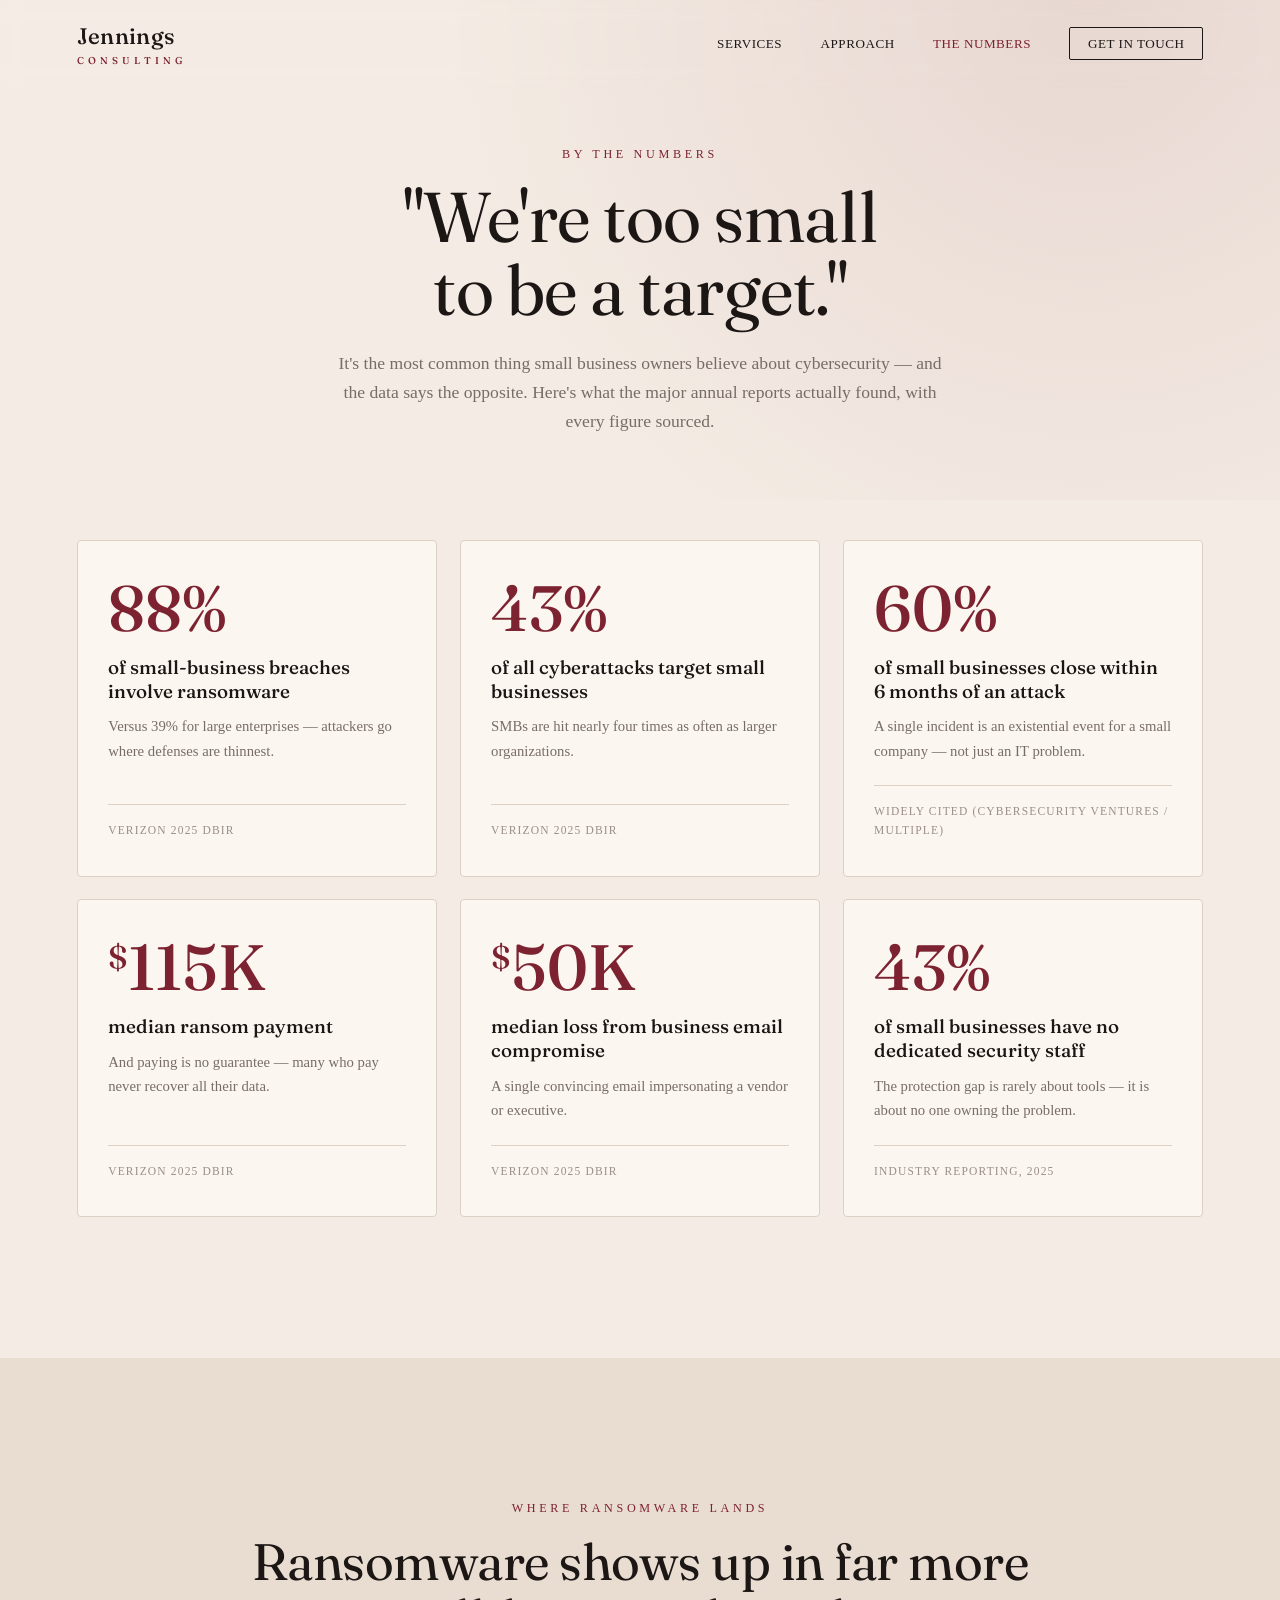
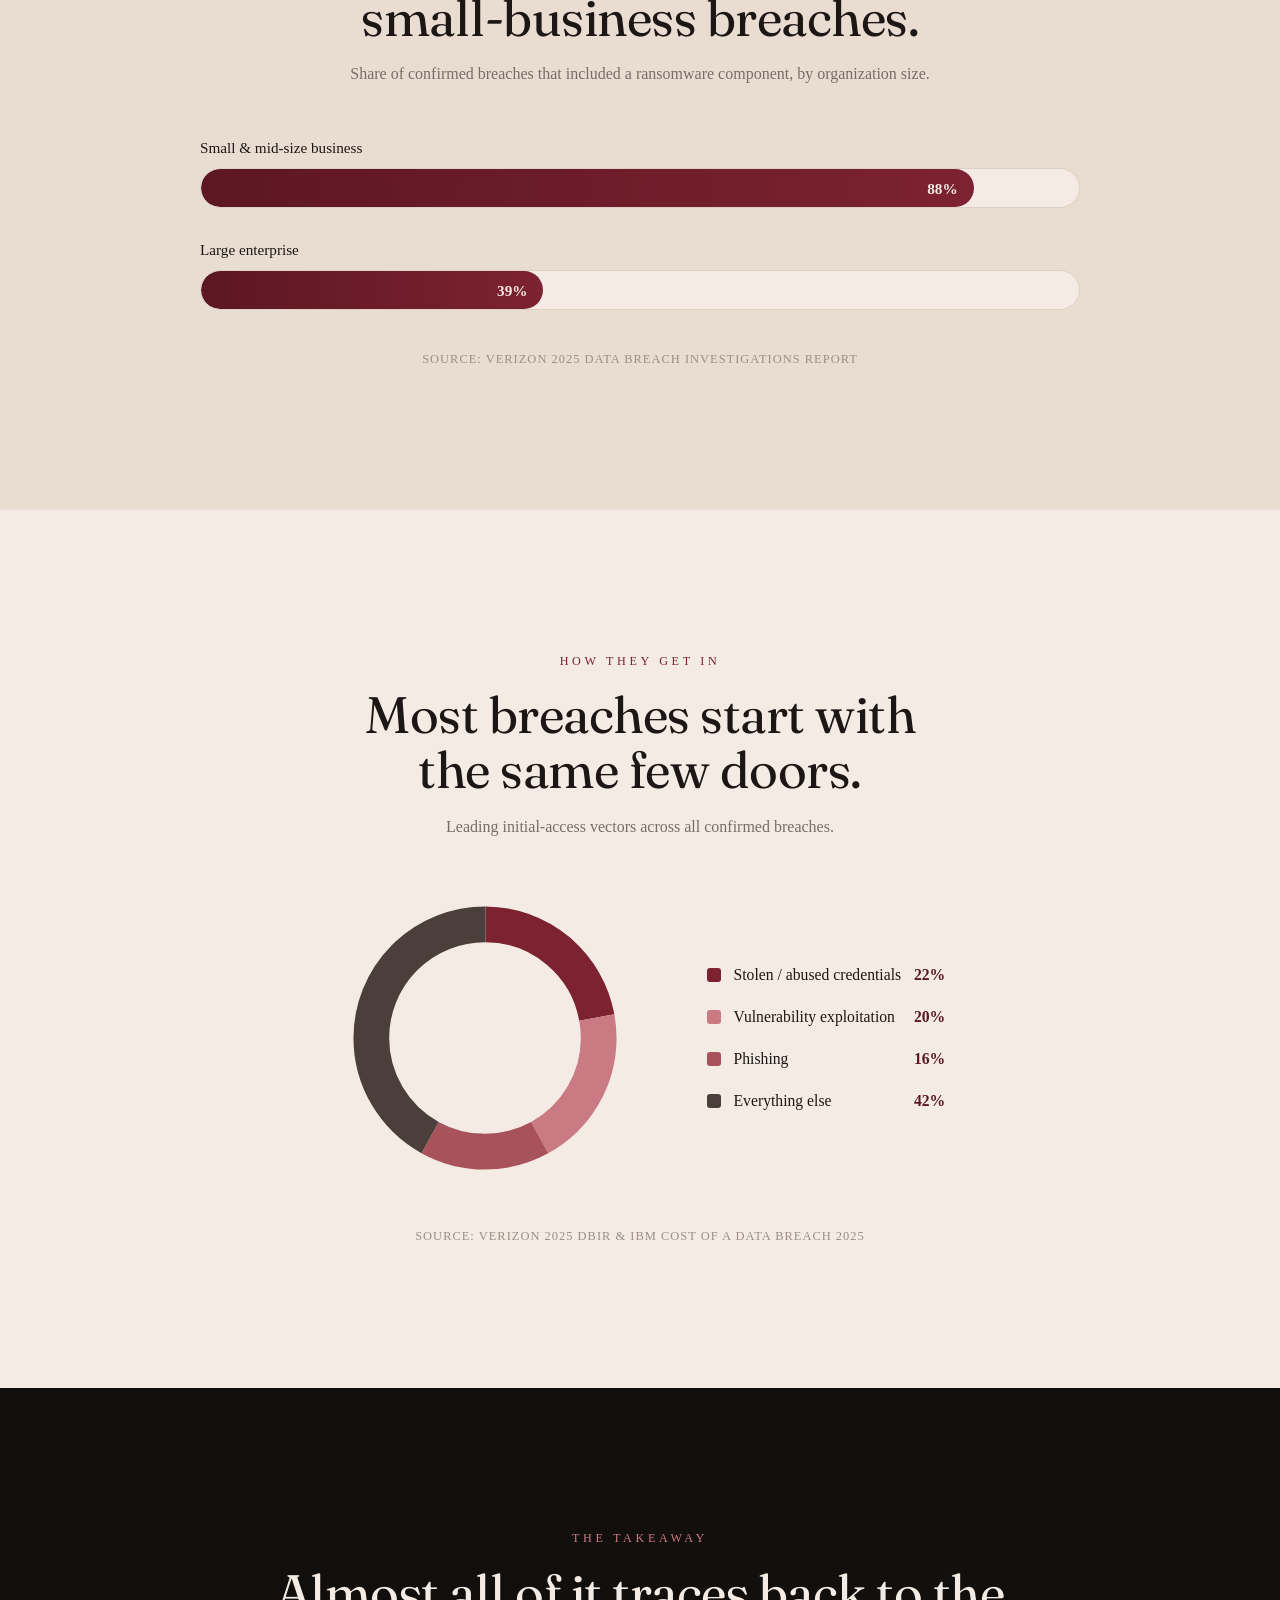
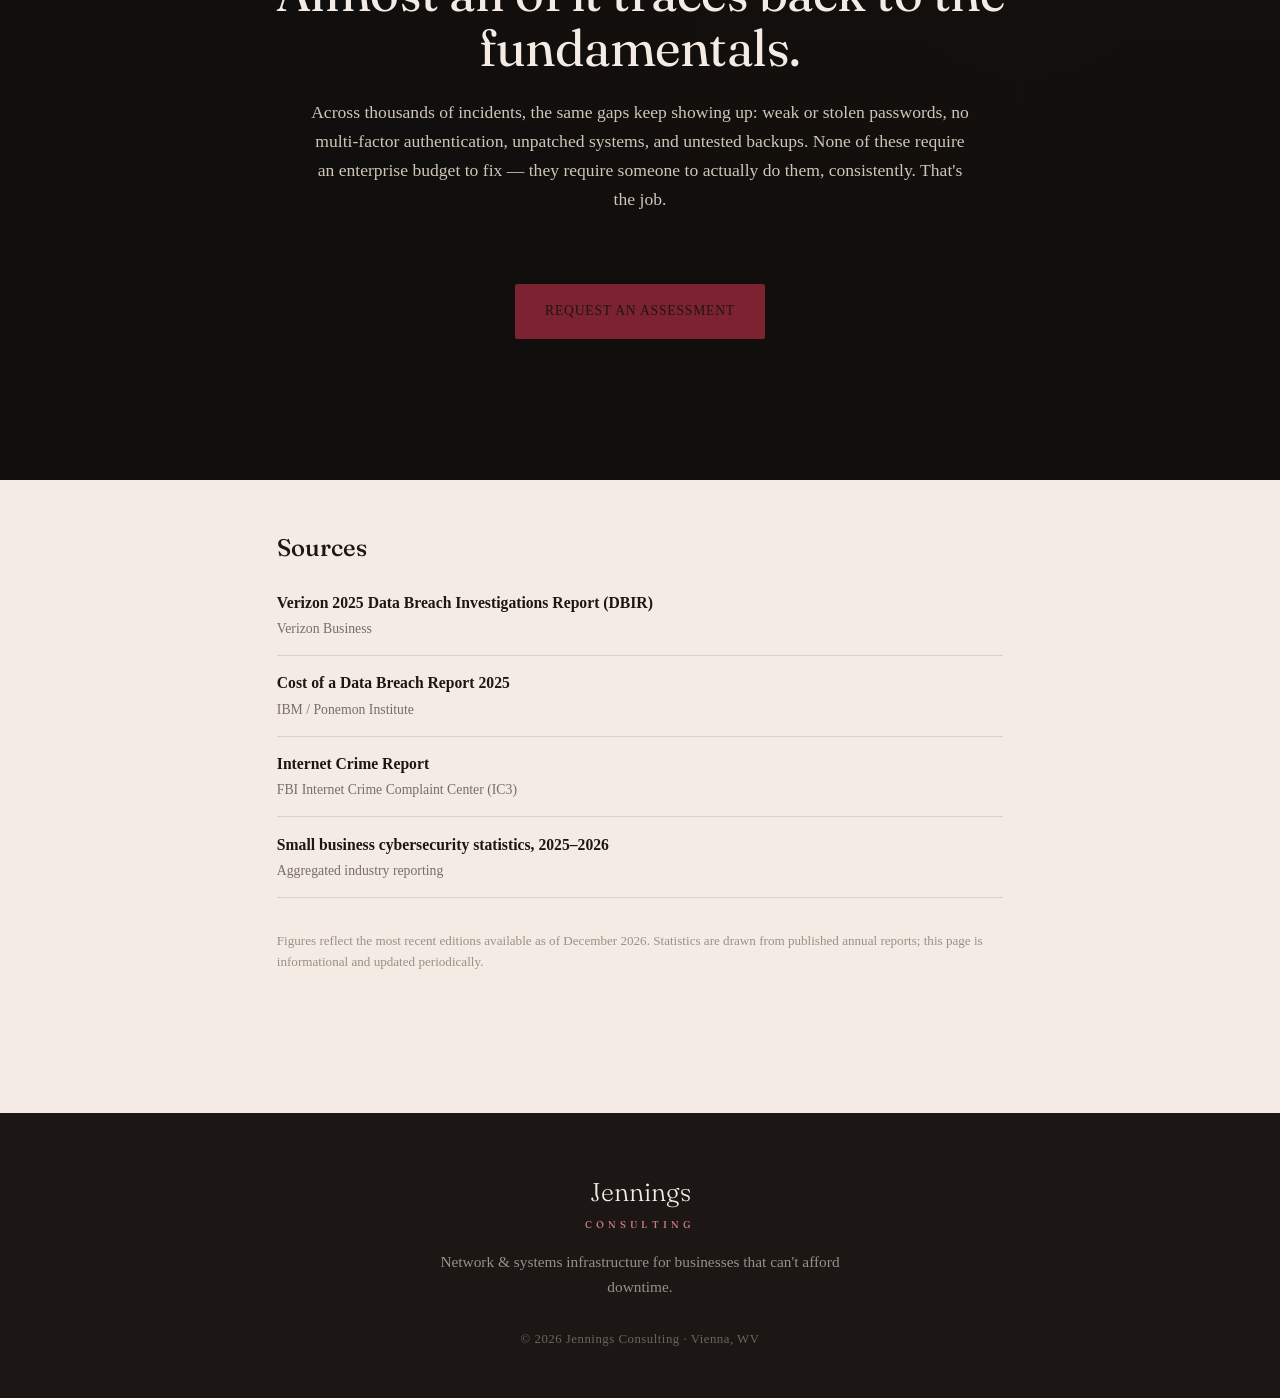
==== stats.html @ c8f20846 "Website initial" ====
<!DOCTYPE html>
<html lang="en">
<head>
  <meta charset="UTF-8" />
  <meta name="viewport" content="width=device-width, initial-scale=1.0" />
  <title>The Numbers — Small Business Cybersecurity | Jennings Consulting</title>
  <meta name="description" content="What the data actually says about cyberattacks on small businesses — sourced from the Verizon DBIR, IBM, and federal reporting." />
  <link rel="preconnect" href="https://fonts.googleapis.com" />
  <link rel="preconnect" href="https://fonts.gstatic.com" crossorigin />
  <link href="https://fonts.googleapis.com/css2?family=Fraunces:ital,opsz,wght@0,9..144,400;0,9..144,500;0,9..144,600;1,9..144,400&family=Libre+Franklin:wght@300;400;500;600&display=swap" rel="stylesheet" />
  <link rel="stylesheet" href="style.css" />
</head>
<body>

  <!-- ─────────────────── NAV ─────────────────── -->
  <nav id="nav" class="nav-solid">
    <a href="index.html" class="nav-logo">Jennings<span class="logo-mark">Consulting</span></a>
    <ul class="nav-links">
      <li><a href="index.html#services">Services</a></li>
      <li><a href="index.html#approach">Approach</a></li>
      <li><a href="stats.html" class="nav-current">The Numbers</a></li>
      <li><a href="index.html#contact" class="nav-cta">Get in touch</a></li>
    </ul>
    <button class="hamburger" id="hamburger" aria-label="Open menu">
      <span></span><span></span><span></span>
    </button>
  </nav>

  <div class="mobile-menu" id="mobileMenu">
    <a href="index.html#services" class="mobile-link">Services</a>
    <a href="index.html#approach" class="mobile-link">Approach</a>
    <a href="stats.html" class="mobile-link">The Numbers</a>
    <a href="index.html#contact" class="mobile-link">Get in touch</a>
  </div>

  <!-- ─────────────────── PAGE HEADER ─────────────────── -->
  <header class="stats-hero">
    <div class="stats-hero-inner">
      <p class="kicker reveal">By the numbers</p>
      <h1 class="stats-title reveal">"We're too small<br />to be a target."</h1>
      <p class="stats-sub reveal">It's the most common thing small business owners believe
        about cybersecurity — and the data says the opposite. Here's what the major
        annual reports actually found, with every figure sourced.</p>
    </div>
  </header>

  <!-- ─────────────────── HEADLINE STAT CARDS ─────────────────── -->
  <section class="section stats-section">
    <div class="stat-grid" id="statGrid"><!-- populated by script.js --></div>
  </section>

  <!-- ─────────────────── CHART 1: WHO GETS HIT ─────────────────── -->
  <section class="section chart-section chart-section-alt">
    <div class="chart-wrap reveal">
      <div class="chart-head">
        <p class="kicker">Where ransomware lands</p>
        <h2 class="section-title">Ransomware shows up in far more<br />small-business breaches.</h2>
        <p class="chart-note">Share of confirmed breaches that included a ransomware
          component, by organization size.</p>
      </div>
      <div class="bar-chart" id="barChart"><!-- populated by script.js --></div>
      <p class="chart-source">Source: Verizon 2025 Data Breach Investigations Report</p>
    </div>
  </section>

  <!-- ─────────────────── CHART 2: HOW THEY GET IN ─────────────────── -->
  <section class="section chart-section">
    <div class="chart-wrap reveal">
      <div class="chart-head">
        <p class="kicker">How they get in</p>
        <h2 class="section-title">Most breaches start with<br />the same few doors.</h2>
        <p class="chart-note">Leading initial-access vectors across all confirmed breaches.</p>
      </div>
      <div class="donut-wrap">
        <svg class="donut" id="donut" viewBox="0 0 42 42" role="img" aria-label="Initial access vectors"></svg>
        <ul class="donut-legend" id="donutLegend"><!-- populated by script.js --></ul>
      </div>
      <p class="chart-source">Source: Verizon 2025 DBIR &amp; IBM Cost of a Data Breach 2025</p>
    </div>
  </section>

  <!-- ─────────────────── TAKEAWAY / CTA ─────────────────── -->
  <section class="section healthcare stats-cta">
    <div class="hc-inner reveal">
      <p class="kicker kicker-light">The takeaway</p>
      <h2 class="section-title section-title-light">Almost all of it traces back
        to the fundamentals.</h2>
      <p class="hc-lead">Across thousands of incidents, the same gaps keep showing up:
        weak or stolen passwords, no multi-factor authentication, unpatched systems,
        and untested backups. None of these require an enterprise budget to fix — they
        require someone to actually do them, consistently. That's the job.</p>
      <a href="index.html#contact" class="btn btn-solid">Request an assessment</a>
    </div>
  </section>

  <!-- ─────────────────── SOURCES ─────────────────── -->
  <section class="section sources-section">
    <h2 class="sources-title">Sources</h2>
    <ul class="sources-list" id="sourcesList"><!-- populated by script.js --></ul>
    <p class="sources-fine">Figures reflect the most recent editions available as of
      <span id="updated"></span>. Statistics are drawn from published annual reports;
      this page is informational and updated periodically.</p>
  </section>

  <!-- ─────────────────── FOOTER ─────────────────── -->
  <footer class="footer">
    <div class="footer-logo">Jennings<span class="logo-mark">Consulting</span></div>
    <p class="footer-tag">Network &amp; systems infrastructure for businesses that
      can't afford downtime.</p>
    <p class="footer-fine">© <span id="year"></span> Jennings Consulting · Vienna, WV</p>
  </footer>

  <script src="stats.js"></script>
</body>
</html>
---- style.css ----
/* ============================================================
   JENNINGS CONSULTING — style.css
   Palette: charcoal + bone + oxblood/burgundy (no blue)
   ============================================================ */

:root {
  /* ----- COLORS -----
     The accent variables are still named --gold* so the rest of the
     stylesheet didn't have to change; the VALUES are now oxblood. */
  --ink:        #1c1715;   /* near-black charcoal, faint warm tint */
  --ink-soft:   #2b2421;   /* raised charcoal surfaces             */
  --bone:       #f4ece4;   /* warm off-white background            */
  --bone-2:     #e9ddd2;   /* slightly deeper bone                 */
  --paper:      #fbf6f0;   /* card paper                           */
  --gold:       #7d2230;   /* PRIMARY ACCENT — oxblood/burgundy    */
  --gold-deep:  #5c1722;   /* darker oxblood for hovers            */
  --gold-soft:  #c97a82;   /* dusty rose — accent on dark bg       */
  --taupe:      #786d66;   /* muted body text on light             */
  --taupe-2:    #9b8f86;   /* fainter muted text                   */
  --line:       #ddd0c4;   /* hairline rules on light              */
  --line-dark:  #3a302c;   /* hairlines on dark                    */

  /* ----- TYPE ----- */
  --serif: 'Fraunces', Georgia, serif;

  --approach-image: url('hero.jpg');
}

*, *::before, *::after { box-sizing: border-box; margin: 0; padding: 0; }

html { scroll-behavior: smooth; }

body {
  font-family: var(--sans);
  font-weight: 300;
  background: var(--bone);
  color: var(--ink);
  line-height: 1.65;
  -webkit-font-smoothing: antialiased;
  overflow-x: hidden;
}

/* ============================================================
   NAV
   ============================================================ */
#nav {
  position: fixed; top: 0; left: 0; right: 0; z-index: 100;
  display: flex; align-items: center; justify-content: space-between;
  padding: 1.1rem 6vw;
  background: rgba(244, 239, 231, 0);
  border-bottom: 1px solid transparent;
  transition: background .4s ease, border-color .4s ease, padding .4s ease;
}
#nav.scrolled {
  background: rgba(244, 239, 231, 0.92);
  backdrop-filter: blur(10px);
  border-bottom: 1px solid var(--line);
  padding: 0.75rem 6vw;
}
.nav-logo {
  font-family: var(--serif);
  font-size: 1.4rem;
  font-weight: 500;
  letter-spacing: .3px;
  color: var(--bone);
  text-decoration: none;
  transition: color .4s ease;
}
#nav.scrolled .nav-logo { color: var(--ink); }
.logo-mark {
  display: block;
  font-family: var(--sans);
  font-size: .62rem;
  font-weight: 500;
  letter-spacing: .42em;
  text-transform: uppercase;
  color: var(--gold);
  margin-top: -2px;
}
.nav-links {
  display: flex; align-items: center; gap: 2.4rem;
  list-style: none;
}
.nav-links a {
  font-size: .82rem;
  font-weight: 400;
  letter-spacing: .04em;
  text-transform: uppercase;
  color: var(--bone);
  text-decoration: none;
  transition: color .25s ease;
}
#nav.scrolled .nav-links a { color: var(--ink); }
.nav-links a:hover { color: var(--gold-soft); }
#nav.scrolled .nav-links a:hover { color: var(--gold); }
.nav-cta {
  border: 1px solid currentColor;
  padding: .5rem 1.1rem;
  border-radius: 2px;
}
.nav-cta:hover { background: var(--gold); border-color: var(--gold); color: var(--ink) !important; }

/* hamburger */
.hamburger { display: none; flex-direction: column; gap: 5px; background: none; border: none; cursor: pointer; }
.hamburger span { width: 26px; height: 2px; background: var(--bone); transition: .3s; }
#nav.scrolled .hamburger span { background: var(--ink); }

.mobile-menu {
  position: fixed; top: 0; right: -100%; width: 75%; max-width: 320px; height: 100vh;
  background: var(--ink); z-index: 99;
  display: flex; flex-direction: column; justify-content: center; gap: 1.8rem;
  padding: 0 2.5rem; transition: right .4s cubic-bezier(.7,0,.3,1);
}
.mobile-menu.open { right: 0; }
.mobile-link {
  font-family: var(--serif); font-size: 1.6rem; color: var(--bone);
  text-decoration: none; transition: color .25s;
}
.mobile-link:hover { color: var(--gold-soft); }

/* ============================================================
   HERO — PARALLAX
   ============================================================ */
.hero {
  position: relative;
  min-height: 100vh;
  display: flex; align-items: center;
  padding: 0 6vw;
  overflow: hidden;
}
/* hero background image — swap hero.jpg in the folder to change it */
.hero-bg {
  position: absolute; inset: 0;
  width: 100%; height: 100%;
  object-fit: cover;
  object-position: center;
  transform: scale(1.04);
  z-index: 0;
}
/* graceful fallback shown behind the image if it fails to load */
.hero::before {
  content: '';
  position: absolute; inset: 0;
  background: linear-gradient(135deg, #2c2823 0%, #1a1714 60%, #100e0c 100%);
  z-index: 0;
}
.hero-scrim {
  position: absolute; inset: 0; z-index: 1;
  background: linear-gradient(90deg,
              rgba(16,14,12,.86) 0%,
              rgba(16,14,12,.66) 45%,
              rgba(16,14,12,.28) 100%);
}
.hero-content { position: relative; z-index: 2; max-width: 760px; }
.hero-eyebrow {
  font-size: .8rem; letter-spacing: .34em; text-transform: uppercase;
  color: var(--gold-soft); margin-bottom: 1.4rem;
}
.hero-title {
  font-family: var(--serif);
  font-weight: 400;
  font-size: clamp(2.8rem, 7vw, 5.4rem);
  line-height: 1.02;
  color: var(--bone);
  letter-spacing: -.5px;
}
.hero-title em { color: var(--gold-soft); font-style: italic; }
.hero-sub {
  font-size: clamp(1rem, 1.4vw, 1.18rem);
  font-weight: 300;
  color: #d8d0c4;
  max-width: 540px;
  margin: 1.6rem 0 2.4rem;
}
.hero-actions { display: flex; gap: 1rem; flex-wrap: wrap; }

/* buttons */
.btn {
  display: inline-block;
  font-family: var(--sans);
  font-size: .85rem; font-weight: 500;
  letter-spacing: .06em; text-transform: uppercase;
  padding: .95rem 1.8rem; border-radius: 2px;
  text-decoration: none; cursor: pointer;
  transition: transform .2s ease, background .25s ease, color .25s ease, border-color .25s ease;
}
.btn-solid { background: var(--gold); color: var(--ink); border: 1px solid var(--gold); }
.btn-solid:hover { background: var(--gold-deep); border-color: var(--gold-deep); color: var(--bone); transform: translateY(-2px); }
.btn-line { background: transparent; color: var(--bone); border: 1px solid rgba(244,239,231,.45); }
.btn-line:hover { border-color: var(--gold-soft); color: var(--gold-soft); transform: translateY(-2px); }
.btn-full { width: 100%; text-align: center; }

.hero-scroll-cue {
  position: absolute; bottom: 2.2rem; left: 6vw; z-index: 2;
  display: flex; align-items: center; gap: .8rem;
}
.hero-scroll-cue span {
  font-size: .68rem; letter-spacing: .3em; text-transform: uppercase; color: var(--taupe-2);
}
.scroll-line {
  width: 60px; height: 1px; background: var(--gold-soft); position: relative; overflow: hidden;
}
.scroll-line::after {
  content: ''; position: absolute; left: -30px; top: 0; width: 30px; height: 1px;
  background: var(--bone); animation: scrollMove 2s linear infinite;
}
@keyframes scrollMove { to { left: 60px; } }

/* ============================================================
   TRUST BAR
   ============================================================ */
.trustbar {
  background: var(--ink);
  display: flex; align-items: center; justify-content: center;
  gap: clamp(1.5rem, 5vw, 4.5rem);
  flex-wrap: wrap;
  padding: 2.6rem 6vw;
}
.trust-item { display: flex; flex-direction: column; align-items: center; text-align: center; }
.trust-num, .trust-num-text {
  font-family: var(--serif); font-size: clamp(2rem, 4vw, 3rem);
  font-weight: 500; color: var(--gold-soft); line-height: 1;
}
.trust-label {
  font-size: .72rem; letter-spacing: .18em; text-transform: uppercase;
  color: var(--taupe-2); margin-top: .55rem;
}
.trust-rule { width: 1px; height: 44px; background: var(--line-dark); }

/* ============================================================
   GENERIC SECTION
   ============================================================ */
.section { padding: clamp(5rem, 11vw, 9rem) 6vw; }
.section-head { max-width: 720px; margin: 0 auto 4rem; text-align: center; }
.kicker {
  font-size: .76rem; letter-spacing: .3em; text-transform: uppercase;
  color: var(--gold); margin-bottom: 1rem;
}
.kicker-light { color: var(--gold-soft); }
.section-title {
  font-family: var(--serif); font-weight: 400;
  font-size: clamp(2rem, 4.5vw, 3.2rem); line-height: 1.08;
  letter-spacing: -.5px; color: var(--ink);
}
.section-title-light { color: var(--bone); }
.section-lead {
  font-size: 1.08rem; color: var(--taupe); margin-top: 1.2rem;
}

/* ----- SERVICE CARDS ----- */
.cards {
  display: grid; grid-template-columns: repeat(3, 1fr);
  gap: 1.6rem; max-width: 1180px; margin: 0 auto;
}
.card {
  background: var(--paper);
  border: 1px solid var(--line);
  border-radius: 3px;
  padding: 2.6rem 2.2rem 2.2rem;
  display: flex; flex-direction: column;
  transition: transform .3s ease, box-shadow .3s ease, border-color .3s ease;
}
.card:hover {
  transform: translateY(-6px);
  box-shadow: 0 22px 50px -28px rgba(26,23,20,.4);
  border-color: var(--gold-soft);
}
.card-feature {
  background: var(--ink);
  border-color: var(--ink);
}
.card-feature .card-title { color: var(--bone); }
.card-feature .card-body  { color: #cfc6b9; }
.card-feature .card-list li { color: #cfc6b9; }
.card-feature .card-list li::before { background: var(--gold-soft); }
.card-feature .card-price { color: var(--gold-soft); border-top-color: var(--line-dark); }
.card-feature .card-index { color: var(--gold-soft); }
.card-index {
  font-family: var(--serif); font-size: 1.1rem; font-style: italic;
  color: var(--gold); margin-bottom: 1.4rem;
}
.card-title {
  font-family: var(--serif); font-weight: 500;
  font-size: 1.5rem; line-height: 1.15; color: var(--ink); margin-bottom: .9rem;
}
.card-body { font-size: .96rem; color: var(--taupe); margin-bottom: 1.5rem; }
.card-list { list-style: none; margin-bottom: 1.8rem; }
.card-list li {
  position: relative; padding-left: 1.3rem; font-size: .9rem;
  color: var(--taupe); margin-bottom: .55rem;
}
.card-list li::before {
  content: ''; position: absolute; left: 0; top: .62em;
  width: 6px; height: 6px; background: var(--gold); border-radius: 50%;
}
.card-price {
  margin-top: auto; padding-top: 1.2rem; border-top: 1px solid var(--line);
  font-size: .78rem; letter-spacing: .16em; text-transform: uppercase;
  color: var(--gold-deep); font-weight: 500;
}

/* ============================================================
   APPROACH (split layout + small parallax accent)
   ============================================================ */
.approach { background: var(--bone-2); }
.approach-grid {
  display: grid; grid-template-columns: 1.1fr .9fr;
  gap: clamp(2rem, 6vw, 5rem); align-items: center;
  max-width: 1180px; margin: 0 auto;
}
.approach-text { font-size: 1.05rem; color: var(--taupe); margin: 1.4rem 0 2.2rem; }
.approach-points { display: flex; flex-direction: column; gap: 1.4rem; }
.ap-point { display: flex; gap: 1rem; font-size: .98rem; color: var(--ink); }
.ap-point strong { font-weight: 600; }
.ap-mark {
  flex-shrink: 0; width: 10px; height: 10px; margin-top: .5em;
  background: var(--gold); border-radius: 50%;
  box-shadow: 0 0 0 4px rgba(125,34,48,.20);
}
.approach-visual {
  position: relative;
  min-height: 440px;
  border-radius: 4px;
  background-image: var(--approach-image);
  background-size: cover;
  background-position: center;
  background-attachment: fixed;       /* second parallax surface */
  box-shadow: 0 30px 60px -30px rgba(26,23,20,.55);
}
.approach-visual::after {
  content: '';
  position: absolute; inset: 0; border-radius: 4px;
  background: linear-gradient(160deg, rgba(125,34,48,.32), rgba(28,23,21,.5));
}

/* ============================================================
   HEALTHCARE (dark band)
   ============================================================ */
.healthcare {
  background:
    linear-gradient(rgba(16,14,12,.9), rgba(16,14,12,.94)),
    radial-gradient(circle at 80% 20%, rgba(125,34,48,.22), transparent 55%),
    var(--ink);
}
.hc-inner { max-width: 820px; margin: 0 auto; text-align: center; }
.hc-lead { font-size: 1.1rem; color: #cfc6b9; margin: 1.4rem auto 2.4rem; max-width: 660px; }
.hc-tags { display: flex; flex-wrap: wrap; gap: .8rem; justify-content: center; }
.hc-tags span {
  font-size: .82rem; letter-spacing: .04em;
  padding: .55rem 1.1rem; border: 1px solid var(--line-dark);
  border-radius: 100px; color: var(--gold-soft);
  background: rgba(125,34,48,.08);
}

/* ============================================================
   CONTACT
   ============================================================ */
.contact-grid {
  display: grid; grid-template-columns: 1fr 1fr;
  gap: clamp(2rem, 6vw, 5rem); align-items: start;
  max-width: 1100px; margin: 0 auto;
}
.contact-text { font-size: 1.05rem; color: var(--taupe); margin: 1.3rem 0 2rem; }
.contact-direct { display: flex; flex-direction: column; gap: .6rem; }
.cd-link {
  font-family: var(--serif); font-size: 1.25rem; color: var(--ink);
  text-decoration: none; transition: color .25s; width: fit-content;
}
.cd-link:hover { color: var(--gold-deep); }
.cd-loc { font-size: .85rem; color: var(--taupe-2); margin-top: .4rem; }

.contact-form-wrap {
  background: var(--paper); border: 1px solid var(--line);
  border-radius: 4px; padding: 2.4rem;
}
.field { margin-bottom: 1.2rem; }
.field label {
  display: block; font-size: .76rem; letter-spacing: .12em;
  text-transform: uppercase; color: var(--taupe); margin-bottom: .45rem;
}
.field input, .field textarea {
  width: 100%; font-family: var(--sans); font-size: .98rem; color: var(--ink);
  background: var(--bone); border: 1px solid var(--line); border-radius: 2px;
  padding: .8rem .9rem; transition: border-color .25s, box-shadow .25s;
  resize: vertical;
}
.field input:focus, .field textarea:focus {
  outline: none; border-color: var(--gold);
  box-shadow: 0 0 0 3px rgba(125,34,48,.16);
}
.form-note { font-size: .85rem; color: var(--gold-deep); margin-top: .9rem; min-height: 1.2em; }

/* ============================================================
   FOOTER
   ============================================================ */
.footer {
  background: var(--ink); color: var(--bone);
  text-align: center; padding: 3.6rem 6vw 3rem;
}
.footer-logo { font-family: var(--serif); font-size: 1.6rem; }
.footer-logo .logo-mark { color: var(--gold-soft); margin: 4px auto 0; }
.footer-tag { color: var(--taupe-2); max-width: 460px; margin: 1rem auto 1.8rem; font-size: .96rem; }
.footer-fine { font-size: .8rem; color: #6c645a; letter-spacing: .04em; }

/* ============================================================
   REVEAL ANIMATION
   ============================================================ */
.reveal { opacity: 0; transform: translateY(28px); transition: opacity .8s ease, transform .8s ease; }
.reveal.in { opacity: 1; transform: none; }

/* ============================================================
   RESPONSIVE
   ============================================================ */
@media (max-width: 880px) {
  .nav-links { display: none; }
  .hamburger { display: flex; }
  .cards { grid-template-columns: 1fr; max-width: 460px; }
  .approach-grid, .contact-grid { grid-template-columns: 1fr; }
  .approach-visual { min-height: 300px; order: -1; }
  /* fixed-attachment is unreliable on most mobile browsers — make it scroll normally */
  .hero-bg, .approach-visual { background-attachment: scroll; }
}

/* ============================================================
   STATS PAGE  (stats.html)
   ============================================================ */

/* keep nav solid on interior pages from the start */
.nav-solid { background: rgba(244,236,228,.92); backdrop-filter: blur(10px); border-bottom: 1px solid var(--line); }
.nav-solid .nav-logo { color: var(--ink); }
.nav-solid .nav-links a { color: var(--ink); }
.nav-solid .hamburger span { background: var(--ink); }
.nav-current { color: var(--gold) !important; }

/* ----- page header ----- */
.stats-hero {
  padding: 9rem 6vw 4rem;
  background:
    radial-gradient(circle at 85% 0%, rgba(125,34,48,.10), transparent 55%),
    var(--bone);
  text-align: center;
}
.stats-hero-inner { max-width: 760px; margin: 0 auto; }
.stats-title {
  font-family: var(--serif); font-weight: 400;
  font-size: clamp(2.4rem, 6vw, 4.4rem); line-height: 1.04;
  letter-spacing: -.5px; color: var(--ink); margin: .4rem 0 1.4rem;
}
.stats-sub { font-size: 1.1rem; color: var(--taupe); max-width: 620px; margin: 0 auto; }

.stats-section { padding-top: 2.5rem; }

/* ----- stat cards ----- */
.stat-grid {
  display: grid; grid-template-columns: repeat(3, 1fr);
  gap: 1.4rem; max-width: 1180px; margin: 0 auto;
}
.stat-card {
  background: var(--paper); border: 1px solid var(--line); border-radius: 4px;
  padding: 2.2rem 1.9rem; display: flex; flex-direction: column;
  transition: transform .3s ease, box-shadow .3s ease, border-color .3s ease,
              opacity .8s ease;
}
.stat-card:hover {
  transform: translateY(-5px); border-color: var(--gold-soft);
  box-shadow: 0 22px 50px -28px rgba(28,23,21,.4);
}
.stat-figure {
  font-family: var(--serif); font-weight: 500; line-height: 1;
  color: var(--gold); display: flex; align-items: flex-start;
  margin-bottom: 1rem;
}
.stat-prefix { font-size: 2.1rem; margin-top: .35rem; }
.stat-value  { font-size: clamp(3rem, 6vw, 4rem); }
.stat-label {
  font-family: var(--serif); font-size: 1.18rem; font-weight: 500;
  line-height: 1.25; color: var(--ink); margin-bottom: .7rem;
}
.stat-detail { font-size: .92rem; color: var(--taupe); margin-bottom: 1.4rem; }
.stat-source {
  margin-top: auto; padding-top: 1rem; border-top: 1px solid var(--line);
  font-size: .72rem; letter-spacing: .1em; text-transform: uppercase;
  color: var(--taupe-2);
}

/* ----- chart sections ----- */
.chart-section-alt { background: var(--bone-2); }
.chart-wrap { max-width: 880px; margin: 0 auto; }
.chart-head { text-align: center; margin-bottom: 3rem; }
.chart-note { font-size: 1rem; color: var(--taupe); margin-top: 1rem; }
.chart-source {
  text-align: center; font-size: .78rem; letter-spacing: .08em;
  text-transform: uppercase; color: var(--taupe-2); margin-top: 2.4rem;
}

/* ----- bar chart ----- */
.bar-chart { display: flex; flex-direction: column; gap: 1.8rem; }
.bar-row { display: flex; flex-direction: column; gap: .5rem; }
.bar-label { font-size: .95rem; font-weight: 500; color: var(--ink); }
.bar-track {
  background: var(--bone); border: 1px solid var(--line);
  border-radius: 100px; height: 40px; overflow: hidden;
}
.bar-fill {
  width: 0; height: 100%; border-radius: 100px;
  background: linear-gradient(90deg, var(--gold-deep), var(--gold));
  display: flex; align-items: center; justify-content: flex-end;
  transition: width 1.3s cubic-bezier(.2,.7,.2,1);
}
.bar-val { color: var(--bone); font-weight: 600; font-size: .95rem; padding-right: 1rem; }

/* ----- donut ----- */
.donut-wrap {
  display: flex; align-items: center; justify-content: center;
  gap: clamp(2rem, 6vw, 4.5rem); flex-wrap: wrap;
}
.donut { width: clamp(220px, 40vw, 300px); height: clamp(220px, 40vw, 300px); transform: rotate(0deg); }
.donut-seg { transition: stroke-dasharray 1.2s cubic-bezier(.2,.7,.2,1); }
.donut-legend { list-style: none; display: flex; flex-direction: column; gap: 1rem; }
.donut-legend li { display: flex; align-items: center; gap: .8rem; font-size: .98rem; color: var(--ink); }
.legend-dot { width: 14px; height: 14px; border-radius: 3px; flex-shrink: 0; }
.legend-label { flex: 1; }
.legend-val { font-weight: 600; color: var(--gold-deep); }

/* ----- CTA reuse ----- */
.stats-cta .btn { margin-top: 2rem; }

/* ----- sources ----- */
.sources-section { max-width: 880px; margin: 0 auto; padding-top: 3rem; }
.sources-title {
  font-family: var(--serif); font-size: 1.5rem; font-weight: 500;
  color: var(--ink); margin-bottom: 1.4rem;
}
.sources-list { list-style: none; display: flex; flex-direction: column; gap: .9rem; margin-bottom: 2rem; }
.sources-list li {
  display: flex; flex-direction: column; padding-bottom: .9rem;
  border-bottom: 1px solid var(--line);
}
.sources-list strong { font-weight: 600; color: var(--ink); font-size: .98rem; }
.sources-list span { font-size: .86rem; color: var(--taupe); margin-top: .15rem; }
.sources-fine { font-size: .82rem; color: var(--taupe-2); line-height: 1.6; }

/* ----- responsive ----- */
@media (max-width: 880px) {
  .stat-grid { grid-template-columns: 1fr; max-width: 460px; }
  .donut-wrap { flex-direction: column; }
}

/* button spacing inside the dark security band */
.hc-btn { margin-top: 2.2rem; }
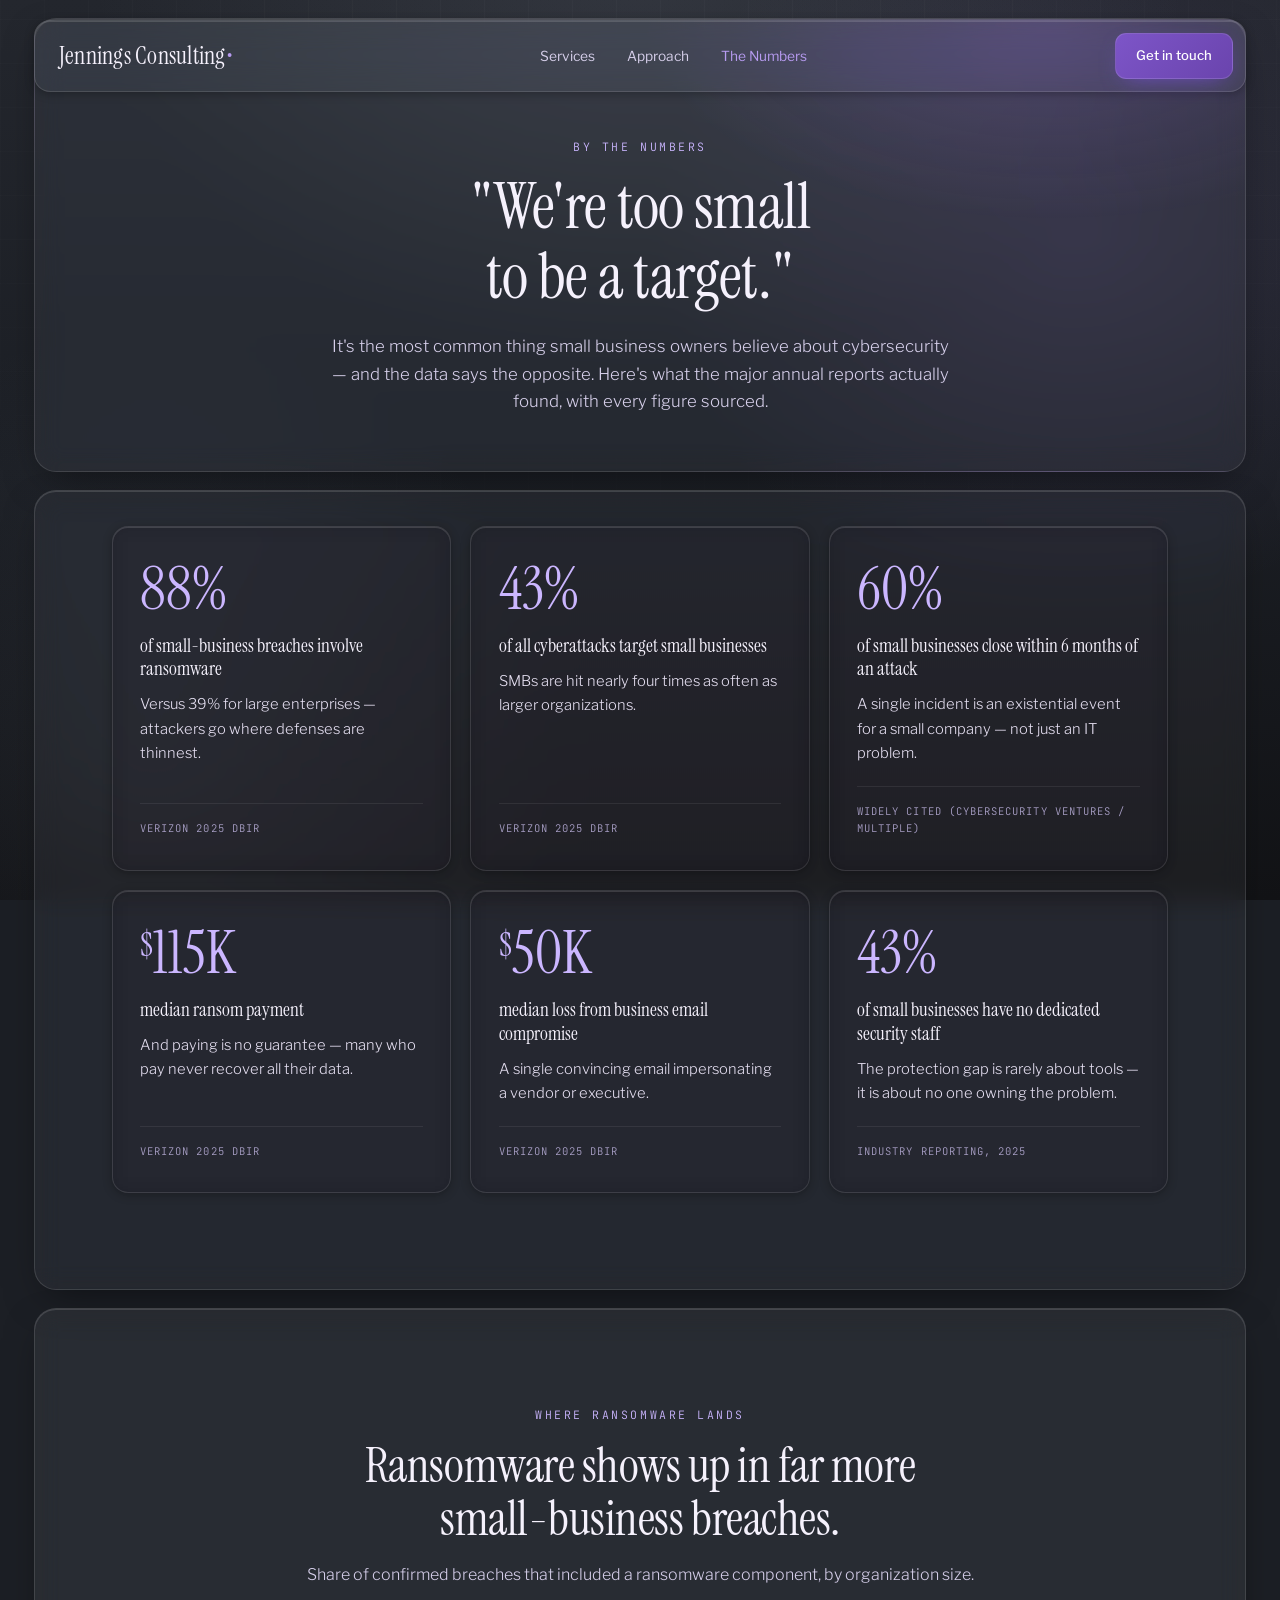
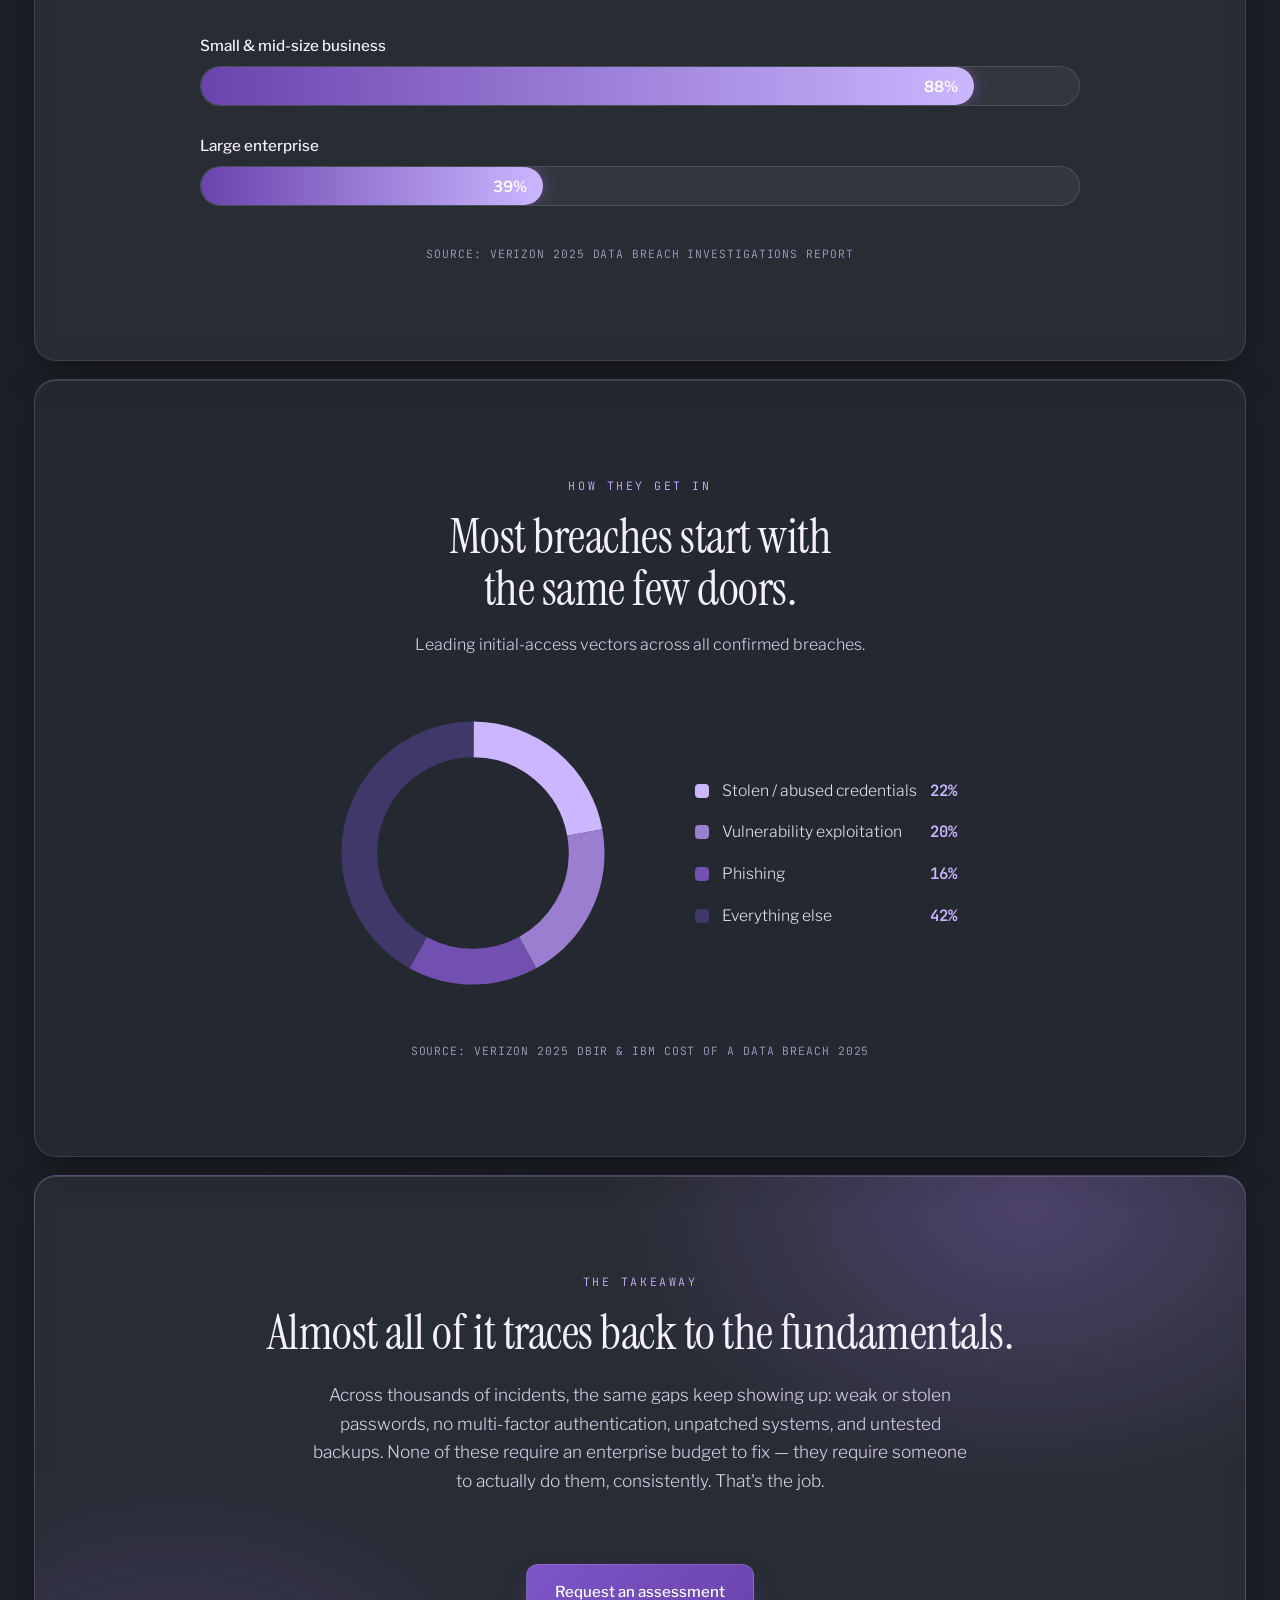
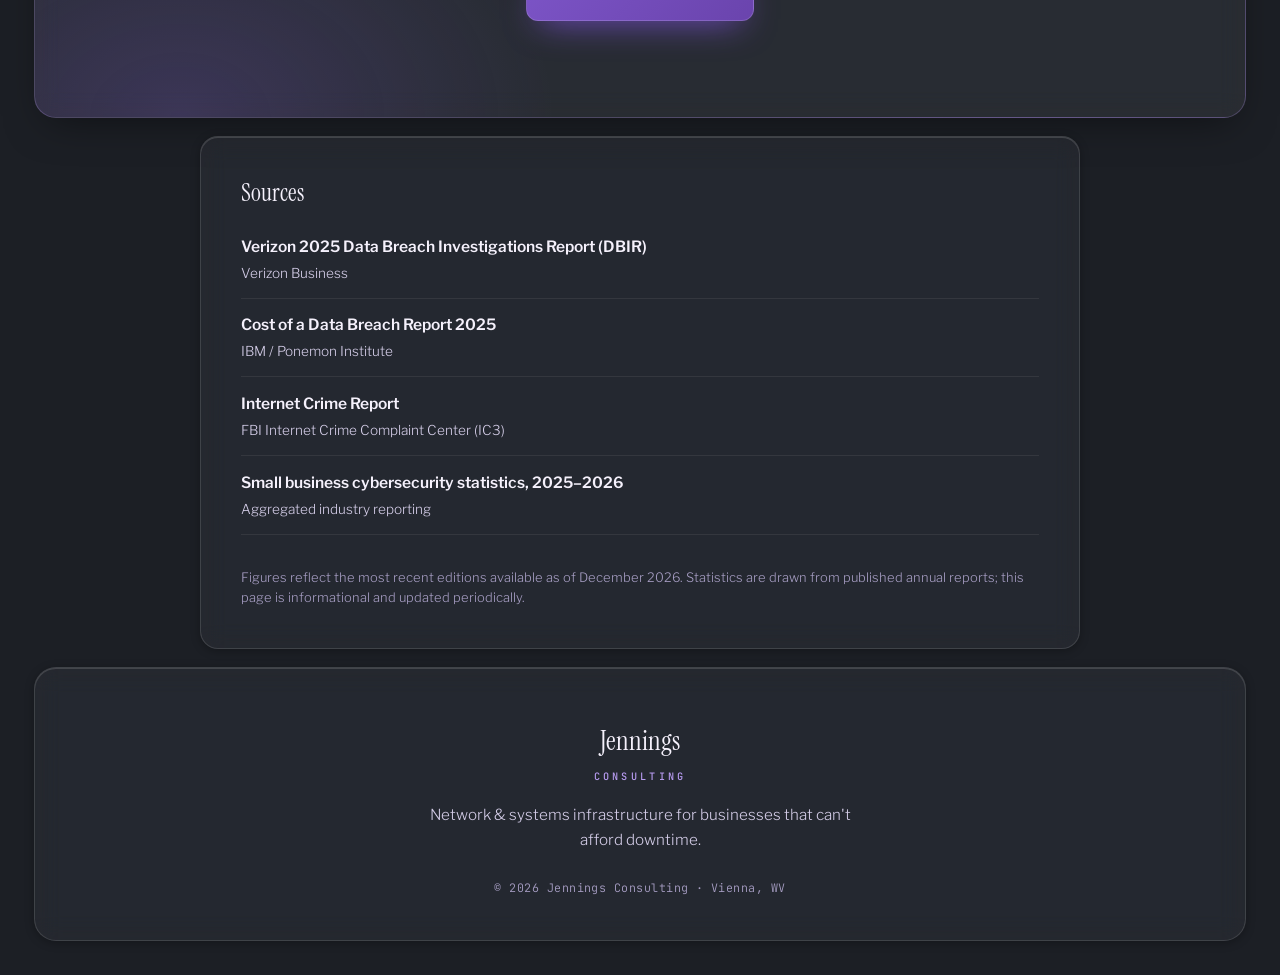
==== commit da304b82: "Update Complete update to JenningsConsulting" ====
--- a/stats.html
+++ b/stats.html
@@ -7,23 +7,20 @@
   <meta name="description" content="What the data actually says about cyberattacks on small businesses — sourced from the Verizon DBIR, IBM, and federal reporting." />
   <link rel="preconnect" href="https://fonts.googleapis.com" />
   <link rel="preconnect" href="https://fonts.gstatic.com" crossorigin />
-  <link href="https://fonts.googleapis.com/css2?family=Fraunces:ital,opsz,wght@0,9..144,400;0,9..144,500;0,9..144,600;1,9..144,400&family=Libre+Franklin:wght@300;400;500;600&display=swap" rel="stylesheet" />
+  <link href="https://fonts.googleapis.com/css2?family=Instrument+Serif:ital@0;1&family=JetBrains+Mono:wght@400;500;600&family=Libre+Franklin:wght@300;400;500;600&display=swap" rel="stylesheet" />
   <link rel="stylesheet" href="style.css" />
 </head>
 <body>
 
-  <!-- ─────────────────── NAV ─────────────────── -->
-  <nav id="nav" class="nav-solid">
-    <a href="index.html" class="nav-logo">Jennings<span class="logo-mark">Consulting</span></a>
+  <nav id="nav">
+    <a href="index.html" class="nav-logo">Jennings Consulting<span class="logo-dot">•</span></a>
     <ul class="nav-links">
       <li><a href="index.html#services">Services</a></li>
       <li><a href="index.html#approach">Approach</a></li>
       <li><a href="stats.html" class="nav-current">The Numbers</a></li>
-      <li><a href="index.html#contact" class="nav-cta">Get in touch</a></li>
     </ul>
-    <button class="hamburger" id="hamburger" aria-label="Open menu">
-      <span></span><span></span><span></span>
-    </button>
+    <a href="index.html#contact" class="nav-cta">Get in touch</a>
+    <button class="hamburger" id="hamburger" aria-label="Open menu"><span></span><span></span><span></span></button>
   </nav>
 
   <div class="mobile-menu" id="mobileMenu">
@@ -33,37 +30,30 @@
     <a href="index.html#contact" class="mobile-link">Get in touch</a>
   </div>
 
-  <!-- ─────────────────── PAGE HEADER ─────────────────── -->
   <header class="stats-hero">
     <div class="stats-hero-inner">
       <p class="kicker reveal">By the numbers</p>
       <h1 class="stats-title reveal">"We're too small<br />to be a target."</h1>
-      <p class="stats-sub reveal">It's the most common thing small business owners believe
-        about cybersecurity — and the data says the opposite. Here's what the major
-        annual reports actually found, with every figure sourced.</p>
+      <p class="stats-sub reveal">It's the most common thing small business owners believe about cybersecurity — and the data says the opposite. Here's what the major annual reports actually found, with every figure sourced.</p>
     </div>
   </header>
 
-  <!-- ─────────────────── HEADLINE STAT CARDS ─────────────────── -->
   <section class="section stats-section">
-    <div class="stat-grid" id="statGrid"><!-- populated by script.js --></div>
+    <div class="stat-grid" id="statGrid"></div>
   </section>
 
-  <!-- ─────────────────── CHART 1: WHO GETS HIT ─────────────────── -->
   <section class="section chart-section chart-section-alt">
     <div class="chart-wrap reveal">
       <div class="chart-head">
         <p class="kicker">Where ransomware lands</p>
         <h2 class="section-title">Ransomware shows up in far more<br />small-business breaches.</h2>
-        <p class="chart-note">Share of confirmed breaches that included a ransomware
-          component, by organization size.</p>
+        <p class="chart-note">Share of confirmed breaches that included a ransomware component, by organization size.</p>
       </div>
-      <div class="bar-chart" id="barChart"><!-- populated by script.js --></div>
+      <div class="bar-chart" id="barChart"></div>
       <p class="chart-source">Source: Verizon 2025 Data Breach Investigations Report</p>
     </div>
   </section>
 
-  <!-- ─────────────────── CHART 2: HOW THEY GET IN ─────────────────── -->
   <section class="section chart-section">
     <div class="chart-wrap reveal">
       <div class="chart-head">
@@ -73,40 +63,30 @@
       </div>
       <div class="donut-wrap">
         <svg class="donut" id="donut" viewBox="0 0 42 42" role="img" aria-label="Initial access vectors"></svg>
-        <ul class="donut-legend" id="donutLegend"><!-- populated by script.js --></ul>
+        <ul class="donut-legend" id="donutLegend"></ul>
       </div>
       <p class="chart-source">Source: Verizon 2025 DBIR &amp; IBM Cost of a Data Breach 2025</p>
     </div>
   </section>
 
-  <!-- ─────────────────── TAKEAWAY / CTA ─────────────────── -->
   <section class="section healthcare stats-cta">
     <div class="hc-inner reveal">
       <p class="kicker kicker-light">The takeaway</p>
-      <h2 class="section-title section-title-light">Almost all of it traces back
-        to the fundamentals.</h2>
-      <p class="hc-lead">Across thousands of incidents, the same gaps keep showing up:
-        weak or stolen passwords, no multi-factor authentication, unpatched systems,
-        and untested backups. None of these require an enterprise budget to fix — they
-        require someone to actually do them, consistently. That's the job.</p>
+      <h2 class="section-title section-title-light">Almost all of it traces back to the fundamentals.</h2>
+      <p class="hc-lead">Across thousands of incidents, the same gaps keep showing up: weak or stolen passwords, no multi-factor authentication, unpatched systems, and untested backups. None of these require an enterprise budget to fix — they require someone to actually do them, consistently. That's the job.</p>
       <a href="index.html#contact" class="btn btn-solid">Request an assessment</a>
     </div>
   </section>
 
-  <!-- ─────────────────── SOURCES ─────────────────── -->
   <section class="section sources-section">
     <h2 class="sources-title">Sources</h2>
-    <ul class="sources-list" id="sourcesList"><!-- populated by script.js --></ul>
-    <p class="sources-fine">Figures reflect the most recent editions available as of
-      <span id="updated"></span>. Statistics are drawn from published annual reports;
-      this page is informational and updated periodically.</p>
+    <ul class="sources-list" id="sourcesList"></ul>
+    <p class="sources-fine">Figures reflect the most recent editions available as of <span id="updated"></span>. Statistics are drawn from published annual reports; this page is informational and updated periodically.</p>
   </section>
 
-  <!-- ─────────────────── FOOTER ─────────────────── -->
   <footer class="footer">
     <div class="footer-logo">Jennings<span class="logo-mark">Consulting</span></div>
-    <p class="footer-tag">Network &amp; systems infrastructure for businesses that
-      can't afford downtime.</p>
+    <p class="footer-tag">Network &amp; systems infrastructure for businesses that can't afford downtime.</p>
     <p class="footer-fine">© <span id="year"></span> Jennings Consulting · Vienna, WV</p>
   </footer>
 
--- a/style.css
+++ b/style.css
@@ -1,550 +1,408 @@
 /* ============================================================
-   JENNINGS CONSULTING — style.css
-   Palette: charcoal + bone + oxblood/burgundy (no blue)
+   JENNINGS CONSULTING — style.css  (dark "frosted violet" rebuild)
+   Deep purple field, dark frosted-glass tiles with a light blur,
+   off-white text, violet accents. Almost no solid white.
    ============================================================ */
 
 :root {
-  /* ----- COLORS -----
-     The accent variables are still named --gold* so the rest of the
-     stylesheet didn't have to change; the VALUES are now oxblood. */
-  --ink:        #1c1715;   /* near-black charcoal, faint warm tint */
-  --ink-soft:   #2b2421;   /* raised charcoal surfaces             */
-  --bone:       #f4ece4;   /* warm off-white background            */
-  --bone-2:     #e9ddd2;   /* slightly deeper bone                 */
-  --paper:      #fbf6f0;   /* card paper                           */
-  --gold:       #7d2230;   /* PRIMARY ACCENT — oxblood/burgundy    */
-  --gold-deep:  #5c1722;   /* darker oxblood for hovers            */
-  --gold-soft:  #c97a82;   /* dusty rose — accent on dark bg       */
-  --taupe:      #786d66;   /* muted body text on light             */
-  --taupe-2:    #9b8f86;   /* fainter muted text                   */
-  --line:       #ddd0c4;   /* hairline rules on light              */
-  --line-dark:  #3a302c;   /* hairlines on dark                    */
+  /* ----- BACKDROP ----- */
+  --bg-0: #121316;                    /* deepest edge — charcoal             */
+  --bg-1: #1c1f25;                    /* mid field — graphite                */
+
+  /* ----- FROSTED TILES (low-alpha white over the dark field) ----- */
+  --tile:        rgba(255,255,255,.045);
+  --tile-hover:  rgba(255,255,255,.075);
+  --tile-strong: rgba(255,255,255,.06);
+  --card:        rgba(10,8,18,.22);   /* nested cards: subtle dark inset panel */
+  --card-hover:  rgba(10,8,18,.10);
+  --line:        rgba(255,255,255,.12);
+  --line-soft:   rgba(255,255,255,.07);
+  --edge-hi:     rgba(255,255,255,.14); /* top inset highlight               */
+
+  /* ----- TEXT ----- */
+  --ink:   #f5f1fc;                   /* headings / primary                  */
+  --text:  #e6e0f2;                   /* body                                */
+  --muted: #d6cfea;                   /* secondary                           */
+  --faint: #a79ec4;                   /* captions / fine print               */
+
+  /* ----- ACCENT (violet) ----- */
+  --violet:        #b79bf0;           /* light violet — links, kickers       */
+  --violet-bright: #cbb6ff;           /* hover / highlight                   */
+  --violet-mid:    #8a63d4;
+  --violet-deep:   #6a44ad;           /* solid button base                   */
+  --violet-deep-2: #7d55c8;           /* solid button hover                  */
+  --accent-tint:   rgba(150,110,225,.14);
+  /* legacy hooks used by stats.js */
+  --gold:      var(--violet);
+  --gold-deep: var(--violet-deep);
+  --gold-soft: var(--violet-bright);
+
+  /* ----- EFFECTS ----- */
+  --blur: blur(12px) saturate(1.25);
+  --blur-lite: blur(10px) saturate(1.2);
+  --shadow-sm: 0 2px 10px rgba(0,0,0,.28);
+  --shadow-md: 0 14px 40px -14px rgba(0,0,0,.5);
+  --shadow-lg: 0 30px 70px -28px rgba(0,0,0,.6);
+  --glow:      0 0 0 1px rgba(150,110,225,.0);
 
   /* ----- TYPE ----- */
-  --serif: 'Fraunces', Georgia, serif;
-
-  --approach-image: url('hero.jpg');
+  --serif: 'Instrument Serif', Georgia, serif;
+  --mono:  'JetBrains Mono', ui-monospace, monospace;
+  --sans:  'Libre Franklin', system-ui, sans-serif;
+
+  --gutter: clamp(16px, 3vw, 34px);
 }
 
 *, *::before, *::after { box-sizing: border-box; margin: 0; padding: 0; }
-
 html { scroll-behavior: smooth; }
 
 body {
   font-family: var(--sans);
   font-weight: 300;
-  background: var(--bone);
-  color: var(--ink);
+  background: var(--bg-1);
+  color: var(--text);
   line-height: 1.65;
   -webkit-font-smoothing: antialiased;
   overflow-x: hidden;
+  position: relative;
+}
+
+/* Fixed backdrop: dark graphite field with soft neutral depth and a faint
+   violet kiss to tie the accent in. The frosted tiles float over this. */
+body::before {
+  content: '';
+  position: fixed; inset: 0; z-index: -2;
+  background:
+    radial-gradient(72vw 55vw at 50% -6%,  rgba(150,158,178,.14), transparent 60%),
+    radial-gradient(55vw 50vw at 84% 26%,  rgba(150,120,215,.12), transparent 60%),
+    radial-gradient(52vw 55vw at 12% 84%,  rgba(120,130,150,.10), transparent 62%),
+    linear-gradient(180deg, #24272e 0%, var(--bg-1) 52%, var(--bg-0) 100%);
+}
+/* whisper-fine grid for depth behind the glass */
+body::after {
+  content: '';
+  position: fixed; inset: 0; z-index: -1;
+  background:
+    repeating-linear-gradient(0deg,  rgba(255,255,255,.028) 0 1px, transparent 1px 44px),
+    repeating-linear-gradient(90deg, rgba(255,255,255,.028) 0 1px, transparent 1px 44px);
+  mask: radial-gradient(130% 90% at 50% 8%, #000 0%, transparent 72%);
+  -webkit-mask: radial-gradient(130% 90% at 50% 8%, #000 0%, transparent 72%);
+}
+
+/* shared tile recipe */
+.tile {
+  background: var(--tile);
+  backdrop-filter: var(--blur); -webkit-backdrop-filter: var(--blur);
+  border: 1px solid var(--line);
+  box-shadow: inset 0 1px 0 var(--edge-hi), var(--shadow-md);
 }
 
 /* ============================================================
    NAV
    ============================================================ */
 #nav {
-  position: fixed; top: 0; left: 0; right: 0; z-index: 100;
+  position: fixed; top: 20px; left: var(--gutter); right: var(--gutter); z-index: 100;
   display: flex; align-items: center; justify-content: space-between;
-  padding: 1.1rem 6vw;
-  background: rgba(244, 239, 231, 0);
-  border-bottom: 1px solid transparent;
-  transition: background .4s ease, border-color .4s ease, padding .4s ease;
-}
-#nav.scrolled {
-  background: rgba(244, 239, 231, 0.92);
-  backdrop-filter: blur(10px);
-  border-bottom: 1px solid var(--line);
-  padding: 0.75rem 6vw;
-}
-.nav-logo {
-  font-family: var(--serif);
-  font-size: 1.4rem;
-  font-weight: 500;
-  letter-spacing: .3px;
-  color: var(--bone);
-  text-decoration: none;
-  transition: color .4s ease;
-}
-#nav.scrolled .nav-logo { color: var(--ink); }
-.logo-mark {
-  display: block;
-  font-family: var(--sans);
-  font-size: .62rem;
-  font-weight: 500;
-  letter-spacing: .42em;
-  text-transform: uppercase;
-  color: var(--gold);
-  margin-top: -2px;
-}
-.nav-links {
-  display: flex; align-items: center; gap: 2.4rem;
-  list-style: none;
-}
-.nav-links a {
-  font-size: .82rem;
-  font-weight: 400;
-  letter-spacing: .04em;
-  text-transform: uppercase;
-  color: var(--bone);
-  text-decoration: none;
-  transition: color .25s ease;
-}
-#nav.scrolled .nav-links a { color: var(--ink); }
-.nav-links a:hover { color: var(--gold-soft); }
-#nav.scrolled .nav-links a:hover { color: var(--gold); }
+  padding: 12px 12px 12px 24px; border-radius: 16px;
+  background: rgba(255,255,255,.05);
+  backdrop-filter: blur(14px) saturate(1.3); -webkit-backdrop-filter: blur(14px) saturate(1.3);
+  border: 1px solid var(--line);
+  box-shadow: inset 0 1px 0 var(--edge-hi), var(--shadow-sm);
+  transition: top .3s ease, background .3s ease, box-shadow .3s ease;
+}
+#nav.scrolled { top: 12px; background: rgba(28,31,37,.6); box-shadow: inset 0 1px 0 var(--edge-hi), var(--shadow-md); }
+.nav-logo { font-family: var(--serif); font-size: 1.5rem; font-weight: 400; letter-spacing: .01em; color: var(--ink); text-decoration: none; }
+.logo-dot { color: var(--violet); }
+.logo-mark { display: block; font-family: var(--mono); font-size: .64rem; font-weight: 500; letter-spacing: .32em; text-transform: uppercase; color: var(--violet); margin-top: 3px; }
+.nav-links { display: flex; align-items: center; gap: 32px; list-style: none; }
+.nav-links a { font-family: var(--sans); font-size: .86rem; font-weight: 400; color: var(--muted); text-decoration: none; transition: color .25s; }
+.nav-links a:hover { color: var(--ink); }
+.nav-current { color: var(--violet) !important; }
 .nav-cta {
-  border: 1px solid currentColor;
-  padding: .5rem 1.1rem;
-  border-radius: 2px;
-}
-.nav-cta:hover { background: var(--gold); border-color: var(--gold); color: var(--ink) !important; }
-
-/* hamburger */
-.hamburger { display: none; flex-direction: column; gap: 5px; background: none; border: none; cursor: pointer; }
-.hamburger span { width: 26px; height: 2px; background: var(--bone); transition: .3s; }
-#nav.scrolled .hamburger span { background: var(--ink); }
+  font-family: var(--sans); font-size: .82rem; font-weight: 500; color: #fff; text-decoration: none;
+  padding: 11px 20px; border-radius: 11px;
+  background: linear-gradient(135deg, var(--violet-deep-2), var(--violet-deep));
+  border: 1px solid rgba(255,255,255,.12);
+  box-shadow: 0 8px 22px -10px rgba(120,80,220,.8);
+  transition: transform .2s ease, box-shadow .25s;
+}
+.nav-cta:hover { transform: translateY(-1px); box-shadow: 0 12px 28px -10px rgba(140,95,235,.9); }
+
+.hamburger { display: none; flex-direction: column; gap: 5px; background: none; border: none; cursor: pointer; padding: 6px; }
+.hamburger span { width: 22px; height: 2px; background: var(--ink); border-radius: 2px; transition: .3s; }
 
 .mobile-menu {
-  position: fixed; top: 0; right: -100%; width: 75%; max-width: 320px; height: 100vh;
-  background: var(--ink); z-index: 99;
-  display: flex; flex-direction: column; justify-content: center; gap: 1.8rem;
-  padding: 0 2.5rem; transition: right .4s cubic-bezier(.7,0,.3,1);
+  position: fixed; top: 0; right: -100%; width: 78%; max-width: 320px; height: 100vh;
+  background: rgba(24,27,32,.88);
+  backdrop-filter: var(--blur); -webkit-backdrop-filter: var(--blur);
+  border-left: 1px solid var(--line); z-index: 99;
+  display: flex; flex-direction: column; justify-content: center; gap: 1.7rem; padding: 0 2.5rem;
+  transition: right .4s cubic-bezier(.7,0,.3,1);
 }
 .mobile-menu.open { right: 0; }
-.mobile-link {
-  font-family: var(--serif); font-size: 1.6rem; color: var(--bone);
-  text-decoration: none; transition: color .25s;
-}
-.mobile-link:hover { color: var(--gold-soft); }
-
-/* ============================================================
-   HERO — PARALLAX
-   ============================================================ */
-.hero {
-  position: relative;
-  min-height: 100vh;
-  display: flex; align-items: center;
-  padding: 0 6vw;
-  overflow: hidden;
-}
-/* hero background image — swap hero.jpg in the folder to change it */
-.hero-bg {
-  position: absolute; inset: 0;
-  width: 100%; height: 100%;
-  object-fit: cover;
-  object-position: center;
-  transform: scale(1.04);
-  z-index: 0;
-}
-/* graceful fallback shown behind the image if it fails to load */
-.hero::before {
-  content: '';
-  position: absolute; inset: 0;
-  background: linear-gradient(135deg, #2c2823 0%, #1a1714 60%, #100e0c 100%);
-  z-index: 0;
-}
-.hero-scrim {
-  position: absolute; inset: 0; z-index: 1;
-  background: linear-gradient(90deg,
-              rgba(16,14,12,.86) 0%,
-              rgba(16,14,12,.66) 45%,
-              rgba(16,14,12,.28) 100%);
-}
+.mobile-link { font-family: var(--serif); font-size: 1.7rem; color: var(--ink); text-decoration: none; transition: color .25s; }
+.mobile-link:hover { color: var(--violet); }
+
+/* ============================================================
+   BUTTONS
+   ============================================================ */
+.btn { display: inline-block; font-family: var(--sans); font-size: .9375rem; padding: 15px 28px; border-radius: 12px; text-decoration: none; cursor: pointer; border: none; transition: transform .2s ease, box-shadow .25s, background .25s, border-color .25s, color .25s; }
+.btn-solid {
+  font-weight: 500; color: #fff;
+  background: linear-gradient(135deg, var(--violet-deep-2), var(--violet-deep));
+  border: 1px solid rgba(255,255,255,.14);
+  box-shadow: 0 14px 34px -14px rgba(130,85,225,.85);
+}
+.btn-solid:hover { transform: translateY(-2px); box-shadow: 0 18px 40px -14px rgba(150,100,240,.95); }
+.btn-line {
+  font-weight: 400; color: var(--ink);
+  background: rgba(255,255,255,.05);
+  border: 1px solid var(--line);
+  backdrop-filter: var(--blur-lite); -webkit-backdrop-filter: var(--blur-lite);
+}
+.btn-line:hover { transform: translateY(-2px); border-color: rgba(183,155,240,.6); color: var(--violet-bright); }
+.btn-full { width: 100%; text-align: center; }
+
+/* ============================================================
+   HERO
+   ============================================================ */
+.hero { position: relative; min-height: 100vh; display: flex; align-items: stretch; padding: 116px var(--gutter) var(--gutter); }
+.hero-panel-text {
+  position: relative; overflow: hidden;
+  flex: 1; display: flex; flex-direction: column; justify-content: center;
+  padding: clamp(2.6rem, 6vh, 4.6rem) clamp(2rem, 5vw, 4.6rem);
+  border-radius: 24px;
+  background: var(--tile);
+  backdrop-filter: var(--blur); -webkit-backdrop-filter: var(--blur);
+  border: 1px solid var(--line);
+  box-shadow: inset 0 1px 0 var(--edge-hi), var(--shadow-lg);
+}
+/* soft glow + node motif filling the right side so the hero isn't a void */
+.hero-deco { position: absolute; inset: 0; z-index: 0; pointer-events: none; }
+.hero-deco::before { content: ''; position: absolute; right: -8%; top: 8%; width: 55%; height: 84%; background: radial-gradient(60% 60% at 60% 40%, rgba(150,110,225,.28), transparent 68%); filter: blur(8px); }
+.hero-nodes { position: absolute; right: 3%; top: 50%; transform: translateY(-50%); width: min(46%, 520px); height: 80%; opacity: .5; }
 .hero-content { position: relative; z-index: 2; max-width: 760px; }
 .hero-eyebrow {
-  font-size: .8rem; letter-spacing: .34em; text-transform: uppercase;
-  color: var(--gold-soft); margin-bottom: 1.4rem;
-}
-.hero-title {
-  font-family: var(--serif);
-  font-weight: 400;
-  font-size: clamp(2.8rem, 7vw, 5.4rem);
-  line-height: 1.02;
-  color: var(--bone);
-  letter-spacing: -.5px;
-}
-.hero-title em { color: var(--gold-soft); font-style: italic; }
-.hero-sub {
-  font-size: clamp(1rem, 1.4vw, 1.18rem);
-  font-weight: 300;
-  color: #d8d0c4;
-  max-width: 540px;
-  margin: 1.6rem 0 2.4rem;
-}
-.hero-actions { display: flex; gap: 1rem; flex-wrap: wrap; }
-
-/* buttons */
-.btn {
-  display: inline-block;
-  font-family: var(--sans);
-  font-size: .85rem; font-weight: 500;
-  letter-spacing: .06em; text-transform: uppercase;
-  padding: .95rem 1.8rem; border-radius: 2px;
-  text-decoration: none; cursor: pointer;
-  transition: transform .2s ease, background .25s ease, color .25s ease, border-color .25s ease;
-}
-.btn-solid { background: var(--gold); color: var(--ink); border: 1px solid var(--gold); }
-.btn-solid:hover { background: var(--gold-deep); border-color: var(--gold-deep); color: var(--bone); transform: translateY(-2px); }
-.btn-line { background: transparent; color: var(--bone); border: 1px solid rgba(244,239,231,.45); }
-.btn-line:hover { border-color: var(--gold-soft); color: var(--gold-soft); transform: translateY(-2px); }
-.btn-full { width: 100%; text-align: center; }
-
-.hero-scroll-cue {
-  position: absolute; bottom: 2.2rem; left: 6vw; z-index: 2;
-  display: flex; align-items: center; gap: .8rem;
-}
-.hero-scroll-cue span {
-  font-size: .68rem; letter-spacing: .3em; text-transform: uppercase; color: var(--taupe-2);
-}
-.scroll-line {
-  width: 60px; height: 1px; background: var(--gold-soft); position: relative; overflow: hidden;
-}
-.scroll-line::after {
-  content: ''; position: absolute; left: -30px; top: 0; width: 30px; height: 1px;
-  background: var(--bone); animation: scrollMove 2s linear infinite;
-}
-@keyframes scrollMove { to { left: 60px; } }
-
-/* ============================================================
-   TRUST BAR
-   ============================================================ */
-.trustbar {
-  background: var(--ink);
-  display: flex; align-items: center; justify-content: center;
-  gap: clamp(1.5rem, 5vw, 4.5rem);
-  flex-wrap: wrap;
-  padding: 2.6rem 6vw;
-}
-.trust-item { display: flex; flex-direction: column; align-items: center; text-align: center; }
-.trust-num, .trust-num-text {
-  font-family: var(--serif); font-size: clamp(2rem, 4vw, 3rem);
-  font-weight: 500; color: var(--gold-soft); line-height: 1;
-}
-.trust-label {
-  font-size: .72rem; letter-spacing: .18em; text-transform: uppercase;
-  color: var(--taupe-2); margin-top: .55rem;
-}
-.trust-rule { width: 1px; height: 44px; background: var(--line-dark); }
-
-/* ============================================================
-   GENERIC SECTION
-   ============================================================ */
-.section { padding: clamp(5rem, 11vw, 9rem) 6vw; }
-.section-head { max-width: 720px; margin: 0 auto 4rem; text-align: center; }
-.kicker {
-  font-size: .76rem; letter-spacing: .3em; text-transform: uppercase;
-  color: var(--gold); margin-bottom: 1rem;
-}
-.kicker-light { color: var(--gold-soft); }
-.section-title {
-  font-family: var(--serif); font-weight: 400;
-  font-size: clamp(2rem, 4.5vw, 3.2rem); line-height: 1.08;
-  letter-spacing: -.5px; color: var(--ink);
-}
-.section-title-light { color: var(--bone); }
-.section-lead {
-  font-size: 1.08rem; color: var(--taupe); margin-top: 1.2rem;
-}
+  display: inline-flex; align-items: center; gap: 9px; align-self: flex-start;
+  font-family: var(--mono); font-size: .72rem; letter-spacing: .14em; text-transform: uppercase; color: var(--violet-bright);
+  margin-bottom: 26px; padding: 7px 14px; border-radius: 100px;
+  border: 1px solid rgba(183,155,240,.24); background: var(--accent-tint);
+}
+.hero-eyebrow::before { content: ''; width: 6px; height: 6px; border-radius: 50%; background: var(--violet-bright); box-shadow: 0 0 8px 1px rgba(183,155,240,.9); }
+.hero-title { font-family: var(--serif); font-weight: 400; font-size: clamp(3rem, 5.4vw, 5.25rem); line-height: 1.0; color: var(--ink); letter-spacing: -.01em; }
+.hero-title em { color: var(--violet-bright); font-style: italic; }
+.hero-sub { font-size: 1.125rem; line-height: 1.6; font-weight: 300; color: var(--muted); max-width: 470px; margin: 24px 0 0; }
+.hero-actions { display: flex; gap: 14px; flex-wrap: wrap; margin-top: 36px; }
+
+.hero-stats { display: grid; grid-template-columns: repeat(4, 1fr); gap: clamp(1.2rem, 2vw, 2rem); margin-top: 46px; padding-top: 30px; border-top: 1px solid var(--line-soft); }
+.trust-item { display: flex; flex-direction: column; }
+.trust-num-text { font-family: var(--serif); font-size: clamp(1.5rem, 2.4vw, 2.2rem); font-weight: 400; color: var(--ink); line-height: 1.05; }
+.trust-label { font-family: var(--mono); font-size: .67rem; letter-spacing: .1em; text-transform: uppercase; color: var(--faint); margin-top: 6px; }
+
+/* ============================================================
+   SECTION SHELL
+   ============================================================ */
+.section {
+  margin: 18px var(--gutter);
+  padding: clamp(3.4rem, 8vw, 6rem) clamp(1.6rem, 6vw, 5rem);
+  border-radius: 22px;
+  background: var(--tile);
+  backdrop-filter: var(--blur); -webkit-backdrop-filter: var(--blur);
+  border: 1px solid var(--line);
+  box-shadow: inset 0 1px 0 var(--edge-hi), var(--shadow-md);
+}
+.section-head { max-width: 720px; margin: 0 auto 3.4rem; text-align: center; }
+.kicker { font-family: var(--mono); font-size: .72rem; letter-spacing: .22em; text-transform: uppercase; color: var(--violet-bright); margin-bottom: 1rem; }
+.section-title { font-family: var(--serif); font-weight: 400; font-size: clamp(1.9rem, 4.2vw, 3rem); line-height: 1.1; letter-spacing: -.01em; color: var(--ink); }
+.section-lead { font-size: 1.05rem; color: var(--muted); margin-top: 1.2rem; }
 
 /* ----- SERVICE CARDS ----- */
-.cards {
-  display: grid; grid-template-columns: repeat(3, 1fr);
-  gap: 1.6rem; max-width: 1180px; margin: 0 auto;
+.cards { display: grid; grid-template-columns: repeat(3, 1fr); gap: 1.3rem; max-width: 1180px; margin: 0 auto; }
+.cards > .card:nth-child(4), .cards > .card:nth-child(5) { grid-column: span 1; }
+@media (min-width: 881px) and (max-width: 1120px) {
+  .cards { grid-template-columns: repeat(2, 1fr); max-width: 780px; }
 }
 .card {
-  background: var(--paper);
-  border: 1px solid var(--line);
-  border-radius: 3px;
-  padding: 2.6rem 2.2rem 2.2rem;
-  display: flex; flex-direction: column;
-  transition: transform .3s ease, box-shadow .3s ease, border-color .3s ease;
-}
-.card:hover {
-  transform: translateY(-6px);
-  box-shadow: 0 22px 50px -28px rgba(26,23,20,.4);
-  border-color: var(--gold-soft);
-}
-.card-feature {
-  background: var(--ink);
-  border-color: var(--ink);
-}
-.card-feature .card-title { color: var(--bone); }
-.card-feature .card-body  { color: #cfc6b9; }
-.card-feature .card-list li { color: #cfc6b9; }
-.card-feature .card-list li::before { background: var(--gold-soft); }
-.card-feature .card-price { color: var(--gold-soft); border-top-color: var(--line-dark); }
-.card-feature .card-index { color: var(--gold-soft); }
-.card-index {
-  font-family: var(--serif); font-size: 1.1rem; font-style: italic;
-  color: var(--gold); margin-bottom: 1.4rem;
-}
-.card-title {
-  font-family: var(--serif); font-weight: 500;
-  font-size: 1.5rem; line-height: 1.15; color: var(--ink); margin-bottom: .9rem;
-}
-.card-body { font-size: .96rem; color: var(--taupe); margin-bottom: 1.5rem; }
-.card-list { list-style: none; margin-bottom: 1.8rem; }
-.card-list li {
-  position: relative; padding-left: 1.3rem; font-size: .9rem;
-  color: var(--taupe); margin-bottom: .55rem;
-}
-.card-list li::before {
-  content: ''; position: absolute; left: 0; top: .62em;
-  width: 6px; height: 6px; background: var(--gold); border-radius: 50%;
-}
-.card-price {
-  margin-top: auto; padding-top: 1.2rem; border-top: 1px solid var(--line);
-  font-size: .78rem; letter-spacing: .16em; text-transform: uppercase;
-  color: var(--gold-deep); font-weight: 500;
-}
-
-/* ============================================================
-   APPROACH (split layout + small parallax accent)
-   ============================================================ */
-.approach { background: var(--bone-2); }
-.approach-grid {
-  display: grid; grid-template-columns: 1.1fr .9fr;
-  gap: clamp(2rem, 6vw, 5rem); align-items: center;
-  max-width: 1180px; margin: 0 auto;
-}
-.approach-text { font-size: 1.05rem; color: var(--taupe); margin: 1.4rem 0 2.2rem; }
-.approach-points { display: flex; flex-direction: column; gap: 1.4rem; }
-.ap-point { display: flex; gap: 1rem; font-size: .98rem; color: var(--ink); }
-.ap-point strong { font-weight: 600; }
-.ap-mark {
-  flex-shrink: 0; width: 10px; height: 10px; margin-top: .5em;
-  background: var(--gold); border-radius: 50%;
-  box-shadow: 0 0 0 4px rgba(125,34,48,.20);
-}
+  position: relative; display: flex; flex-direction: column;
+  padding: 2.3rem 1.9rem 1.9rem; border-radius: 16px;
+  background: var(--card);
+  backdrop-filter: var(--blur-lite); -webkit-backdrop-filter: var(--blur-lite);
+  border: 1px solid var(--line);
+  box-shadow: inset 0 1px 0 var(--edge-hi), var(--shadow-sm);
+  transition: transform .3s ease, box-shadow .3s ease, border-color .3s ease, background .3s ease;
+}
+.card:hover { transform: translateY(-5px); background: var(--card-hover); border-color: rgba(183,155,240,.4); box-shadow: inset 0 1px 0 var(--edge-hi), var(--shadow-lg); }
+.card-feature { background: linear-gradient(180deg, var(--accent-tint), var(--card) 46%); border-color: rgba(183,155,240,.34); }
+.card-feature::before { content: ''; position: absolute; top: 0; left: 1.9rem; right: 1.9rem; height: 2px; background: linear-gradient(90deg, transparent, var(--violet-bright), transparent); }
+.card-index { font-family: var(--serif); font-size: 1.05rem; font-style: italic; color: var(--violet); margin-bottom: 1.3rem; }
+.card-title { font-family: var(--serif); font-weight: 400; font-size: 1.5rem; line-height: 1.15; color: var(--ink); margin-bottom: .9rem; }
+.card-body { font-size: .96rem; color: var(--text); margin-bottom: 1.4rem; }
+.card-list { list-style: none; margin-bottom: 1.7rem; }
+.card-list li { position: relative; padding-left: 1.4rem; font-size: .9rem; color: var(--text); margin-bottom: .6rem; }
+.card-list li::before { content: ''; position: absolute; left: 0; top: .55em; width: 6px; height: 6px; background: var(--violet); border-radius: 50%; box-shadow: 0 0 7px 0 rgba(183,155,240,.7); }
+.card-price { margin-top: auto; padding-top: 1.2rem; border-top: 1px solid var(--line-soft); font-family: var(--mono); font-size: .71rem; letter-spacing: .12em; text-transform: uppercase; color: var(--violet); font-weight: 500; }
+.cards-pricing-note { text-align: center; margin-top: 2rem; font-family: var(--mono); letter-spacing: .1em; text-transform: uppercase; font-size: .76rem; color: var(--faint); }
+
+/* ============================================================
+   APPROACH (split)
+   ============================================================ */
+.approach-grid { display: grid; grid-template-columns: 1.05fr .95fr; gap: clamp(2rem, 6vw, 5rem); align-items: center; max-width: 1180px; margin: 0 auto; }
+.approach-text { font-size: 1.03rem; color: var(--muted); margin: 1.3rem 0 2.1rem; }
+.approach-points { display: flex; flex-direction: column; gap: 1.3rem; }
+.ap-point { display: flex; gap: 1rem; font-size: .97rem; color: var(--text); }
+.ap-point strong { font-weight: 600; color: var(--ink); }
+.ap-mark { flex-shrink: 0; width: 10px; height: 10px; margin-top: .5em; background: var(--violet-bright); border-radius: 50%; box-shadow: 0 0 0 4px var(--accent-tint), 0 0 10px 1px rgba(183,155,240,.6); }
 .approach-visual {
-  position: relative;
-  min-height: 440px;
-  border-radius: 4px;
-  background-image: var(--approach-image);
-  background-size: cover;
-  background-position: center;
-  background-attachment: fixed;       /* second parallax surface */
-  box-shadow: 0 30px 60px -30px rgba(26,23,20,.55);
-}
-.approach-visual::after {
-  content: '';
-  position: absolute; inset: 0; border-radius: 4px;
-  background: linear-gradient(160deg, rgba(125,34,48,.32), rgba(28,23,21,.5));
-}
-
-/* ============================================================
-   HEALTHCARE (dark band)
+  position: relative; min-height: 430px; border-radius: 18px; overflow: hidden;
+  background:
+    repeating-linear-gradient(0deg,  rgba(255,255,255,.05) 0 1px, transparent 1px 24px),
+    repeating-linear-gradient(90deg, rgba(255,255,255,.05) 0 1px, transparent 1px 24px),
+    linear-gradient(205deg, #2b2f37 0%, #141619 100%);
+  border: 1px solid var(--line);
+  box-shadow: inset 0 1px 0 var(--edge-hi), var(--shadow-lg);
+}
+.approach-visual::after { content: ''; position: absolute; inset: 0; background: radial-gradient(66% 66% at 72% 26%, rgba(160,120,235,.4), transparent 64%); }
+.approach-visual svg { position: absolute; inset: 0; width: 100%; height: 100%; z-index: 1; }
+
+/* ============================================================
+   SECURITY BAND — a stronger-glow feature tile
    ============================================================ */
 .healthcare {
+  position: relative; overflow: hidden;
   background:
-    linear-gradient(rgba(16,14,12,.9), rgba(16,14,12,.94)),
-    radial-gradient(circle at 80% 20%, rgba(125,34,48,.22), transparent 55%),
-    var(--ink);
-}
-.hc-inner { max-width: 820px; margin: 0 auto; text-align: center; }
-.hc-lead { font-size: 1.1rem; color: #cfc6b9; margin: 1.4rem auto 2.4rem; max-width: 660px; }
-.hc-tags { display: flex; flex-wrap: wrap; gap: .8rem; justify-content: center; }
-.hc-tags span {
-  font-size: .82rem; letter-spacing: .04em;
-  padding: .55rem 1.1rem; border: 1px solid var(--line-dark);
-  border-radius: 100px; color: var(--gold-soft);
-  background: rgba(125,34,48,.08);
-}
+    radial-gradient(58% 90% at 82% 6%, rgba(160,120,235,.30), transparent 60%),
+    radial-gradient(50% 80% at 12% 100%, rgba(130,90,215,.22), transparent 62%),
+    var(--tile-strong);
+  border: 1px solid rgba(183,155,240,.26);
+}
+.hc-inner { max-width: 820px; margin: 0 auto; text-align: center; position: relative; z-index: 1; }
+.kicker-light { color: var(--violet-bright); }
+.section-title-light { color: var(--ink); }
+.hc-lead { font-size: 1.08rem; color: var(--muted); margin: 1.3rem auto 2.3rem; max-width: 660px; }
+.hc-tags { display: flex; flex-wrap: wrap; gap: .75rem; justify-content: center; }
+.hc-tags span { font-family: var(--mono); font-size: .75rem; letter-spacing: .03em; padding: .55rem 1.05rem; border: 1px solid rgba(183,155,240,.28); border-radius: 100px; color: var(--violet-bright); background: var(--accent-tint); }
+.hc-btn { margin-top: 2.2rem; }
 
 /* ============================================================
    CONTACT
    ============================================================ */
-.contact-grid {
-  display: grid; grid-template-columns: 1fr 1fr;
-  gap: clamp(2rem, 6vw, 5rem); align-items: start;
-  max-width: 1100px; margin: 0 auto;
-}
-.contact-text { font-size: 1.05rem; color: var(--taupe); margin: 1.3rem 0 2rem; }
-.contact-direct { display: flex; flex-direction: column; gap: .6rem; }
-.cd-link {
-  font-family: var(--serif); font-size: 1.25rem; color: var(--ink);
-  text-decoration: none; transition: color .25s; width: fit-content;
-}
-.cd-link:hover { color: var(--gold-deep); }
-.cd-loc { font-size: .85rem; color: var(--taupe-2); margin-top: .4rem; }
-
-.contact-form-wrap {
-  background: var(--paper); border: 1px solid var(--line);
-  border-radius: 4px; padding: 2.4rem;
-}
-.field { margin-bottom: 1.2rem; }
-.field label {
-  display: block; font-size: .76rem; letter-spacing: .12em;
-  text-transform: uppercase; color: var(--taupe); margin-bottom: .45rem;
-}
-.field input, .field textarea {
-  width: 100%; font-family: var(--sans); font-size: .98rem; color: var(--ink);
-  background: var(--bone); border: 1px solid var(--line); border-radius: 2px;
-  padding: .8rem .9rem; transition: border-color .25s, box-shadow .25s;
-  resize: vertical;
-}
-.field input:focus, .field textarea:focus {
-  outline: none; border-color: var(--gold);
-  box-shadow: 0 0 0 3px rgba(125,34,48,.16);
-}
-.form-note { font-size: .85rem; color: var(--gold-deep); margin-top: .9rem; min-height: 1.2em; }
+.contact-grid { display: grid; grid-template-columns: 1fr 1fr; gap: clamp(2rem, 6vw, 5rem); align-items: start; max-width: 1100px; margin: 0 auto; }
+.contact-text { font-size: 1.03rem; color: var(--muted); margin: 1.2rem 0 2rem; }
+.contact-direct { display: flex; flex-direction: column; gap: .55rem; }
+.cd-link { font-family: var(--serif); font-size: 1.3rem; color: var(--ink); text-decoration: none; transition: color .25s; width: fit-content; }
+.cd-link:hover { color: var(--violet-bright); }
+.cd-loc { font-family: var(--mono); font-size: .75rem; letter-spacing: .04em; color: var(--faint); margin-top: .4rem; }
+
+.contact-form-wrap { border-radius: 18px; padding: 2.2rem; background: var(--tile-strong); backdrop-filter: var(--blur-lite); -webkit-backdrop-filter: var(--blur-lite); border: 1px solid var(--line); box-shadow: inset 0 1px 0 var(--edge-hi); }
+.field { margin-bottom: 1.15rem; }
+.field label { display: block; font-family: var(--mono); font-size: .68rem; letter-spacing: .1em; text-transform: uppercase; color: var(--muted); margin-bottom: .5rem; }
+.field input, .field textarea { width: 100%; font-family: var(--sans); font-size: .98rem; color: var(--ink); background: rgba(255,255,255,.045); border: 1px solid var(--line); border-radius: 10px; padding: .8rem .9rem; transition: border-color .25s, box-shadow .25s, background .25s; resize: vertical; }
+.field input::placeholder, .field textarea::placeholder { color: var(--faint); }
+.field input:focus, .field textarea:focus { outline: none; border-color: rgba(183,155,240,.65); background: rgba(255,255,255,.06); box-shadow: 0 0 0 3px rgba(150,110,225,.18); }
+.form-note { font-family: var(--mono); font-size: .8rem; color: var(--violet-bright); margin-top: .9rem; min-height: 1.2em; }
 
 /* ============================================================
    FOOTER
    ============================================================ */
-.footer {
-  background: var(--ink); color: var(--bone);
-  text-align: center; padding: 3.6rem 6vw 3rem;
-}
-.footer-logo { font-family: var(--serif); font-size: 1.6rem; }
-.footer-logo .logo-mark { color: var(--gold-soft); margin: 4px auto 0; }
-.footer-tag { color: var(--taupe-2); max-width: 460px; margin: 1rem auto 1.8rem; font-size: .96rem; }
-.footer-fine { font-size: .8rem; color: #6c645a; letter-spacing: .04em; }
-
-/* ============================================================
-   REVEAL ANIMATION
-   ============================================================ */
-.reveal { opacity: 0; transform: translateY(28px); transition: opacity .8s ease, transform .8s ease; }
+.footer { margin: 18px var(--gutter) var(--gutter); border-radius: 22px; text-align: center; padding: 3.2rem 6vw 2.6rem; background: var(--tile); backdrop-filter: var(--blur); -webkit-backdrop-filter: var(--blur); border: 1px solid var(--line); box-shadow: inset 0 1px 0 var(--edge-hi), var(--shadow-sm); }
+.footer-logo { font-family: var(--serif); font-size: 1.7rem; font-weight: 400; color: var(--ink); }
+.footer-logo .logo-mark { color: var(--violet); margin: 5px auto 0; }
+.footer-tag { color: var(--muted); max-width: 460px; margin: 1rem auto 1.7rem; font-size: .95rem; }
+.footer-fine { font-family: var(--mono); font-size: .73rem; color: var(--faint); letter-spacing: .04em; }
+
+/* ============================================================
+   REVEAL
+   ============================================================ */
+.reveal { opacity: 0; transform: translateY(24px); transition: opacity .7s ease, transform .7s ease; }
 .reveal.in { opacity: 1; transform: none; }
+@media (prefers-reduced-motion: reduce) { .reveal { opacity: 1; transform: none; transition: none; } html { scroll-behavior: auto; } .node-pulse { animation: none !important; } }
 
 /* ============================================================
    RESPONSIVE
    ============================================================ */
 @media (max-width: 880px) {
-  .nav-links { display: none; }
+  .nav-links, .nav-cta { display: none; }
+  #nav { padding: 11px 14px 11px 18px; }
   .hamburger { display: flex; }
   .cards { grid-template-columns: 1fr; max-width: 460px; }
   .approach-grid, .contact-grid { grid-template-columns: 1fr; }
-  .approach-visual { min-height: 300px; order: -1; }
-  /* fixed-attachment is unreliable on most mobile browsers — make it scroll normally */
-  .hero-bg, .approach-visual { background-attachment: scroll; }
-}
-
-/* ============================================================
-   STATS PAGE  (stats.html)
-   ============================================================ */
-
-/* keep nav solid on interior pages from the start */
-.nav-solid { background: rgba(244,236,228,.92); backdrop-filter: blur(10px); border-bottom: 1px solid var(--line); }
-.nav-solid .nav-logo { color: var(--ink); }
-.nav-solid .nav-links a { color: var(--ink); }
-.nav-solid .hamburger span { background: var(--ink); }
-.nav-current { color: var(--gold) !important; }
-
-/* ----- page header ----- */
+  .approach-visual { min-height: 240px; order: -1; }
+  .hero { flex-direction: column; padding: 92px var(--gutter) var(--gutter); }
+  .hero-nodes, .hero-deco::before { display: none; }
+  .hero-stats { grid-template-columns: repeat(2, 1fr); gap: 1.4rem 2rem; margin-top: 30px; padding-top: 24px; }
+  .section, .footer { margin: 12px var(--gutter); }
+  #nav, .section, .footer, .hero-panel-text, .card { backdrop-filter: blur(9px) saturate(1.15); -webkit-backdrop-filter: blur(9px) saturate(1.15); }
+}
+
+/* ============================================================
+   STATS PAGE
+   ============================================================ */
 .stats-hero {
-  padding: 9rem 6vw 4rem;
-  background:
-    radial-gradient(circle at 85% 0%, rgba(125,34,48,.10), transparent 55%),
-    var(--bone);
-  text-align: center;
+  margin: 18px var(--gutter); border-radius: 22px; padding: 7.4rem 6vw 3.4rem; text-align: center;
+  background: radial-gradient(56% 74% at 84% 0%, rgba(160,120,235,.22), transparent 60%), var(--tile);
+  backdrop-filter: var(--blur); -webkit-backdrop-filter: var(--blur);
+  border: 1px solid var(--line); box-shadow: inset 0 1px 0 var(--edge-hi), var(--shadow-md);
 }
 .stats-hero-inner { max-width: 760px; margin: 0 auto; }
-.stats-title {
-  font-family: var(--serif); font-weight: 400;
-  font-size: clamp(2.4rem, 6vw, 4.4rem); line-height: 1.04;
-  letter-spacing: -.5px; color: var(--ink); margin: .4rem 0 1.4rem;
-}
-.stats-sub { font-size: 1.1rem; color: var(--taupe); max-width: 620px; margin: 0 auto; }
-
-.stats-section { padding-top: 2.5rem; }
-
-/* ----- stat cards ----- */
-.stat-grid {
-  display: grid; grid-template-columns: repeat(3, 1fr);
-  gap: 1.4rem; max-width: 1180px; margin: 0 auto;
-}
-.stat-card {
-  background: var(--paper); border: 1px solid var(--line); border-radius: 4px;
-  padding: 2.2rem 1.9rem; display: flex; flex-direction: column;
-  transition: transform .3s ease, box-shadow .3s ease, border-color .3s ease,
-              opacity .8s ease;
-}
-.stat-card:hover {
-  transform: translateY(-5px); border-color: var(--gold-soft);
-  box-shadow: 0 22px 50px -28px rgba(28,23,21,.4);
-}
-.stat-figure {
-  font-family: var(--serif); font-weight: 500; line-height: 1;
-  color: var(--gold); display: flex; align-items: flex-start;
-  margin-bottom: 1rem;
-}
-.stat-prefix { font-size: 2.1rem; margin-top: .35rem; }
-.stat-value  { font-size: clamp(3rem, 6vw, 4rem); }
-.stat-label {
-  font-family: var(--serif); font-size: 1.18rem; font-weight: 500;
-  line-height: 1.25; color: var(--ink); margin-bottom: .7rem;
-}
-.stat-detail { font-size: .92rem; color: var(--taupe); margin-bottom: 1.4rem; }
-.stat-source {
-  margin-top: auto; padding-top: 1rem; border-top: 1px solid var(--line);
-  font-size: .72rem; letter-spacing: .1em; text-transform: uppercase;
-  color: var(--taupe-2);
-}
-
-/* ----- chart sections ----- */
-.chart-section-alt { background: var(--bone-2); }
+.stats-title { font-family: var(--serif); font-weight: 400; font-size: clamp(2.2rem, 5.6vw, 4rem); line-height: 1.08; letter-spacing: -.01em; color: var(--ink); margin: .4rem 0 1.4rem; }
+.stats-sub { font-size: 1.05rem; color: var(--muted); max-width: 620px; margin: 0 auto; }
+.stats-section { padding-top: 2.2rem; }
+
+.stat-grid { display: grid; grid-template-columns: repeat(3, 1fr); gap: 1.2rem; max-width: 1180px; margin: 0 auto; }
+.stat-card { display: flex; flex-direction: column; padding: 2rem 1.7rem; border-radius: 16px; background: var(--card); backdrop-filter: var(--blur-lite); -webkit-backdrop-filter: var(--blur-lite); border: 1px solid var(--line); box-shadow: inset 0 1px 0 var(--edge-hi), var(--shadow-sm); transition: transform .3s ease, box-shadow .3s ease, border-color .3s ease, background .3s ease, opacity .7s ease; }
+.stat-card:hover { transform: translateY(-5px); background: var(--card-hover); border-color: rgba(183,155,240,.4); box-shadow: inset 0 1px 0 var(--edge-hi), var(--shadow-lg); }
+.stat-figure { font-family: var(--serif); font-weight: 400; line-height: 1; color: var(--violet-bright); display: flex; align-items: flex-start; margin-bottom: 1rem; }
+.stat-prefix { font-size: 2rem; margin-top: .35rem; }
+.stat-value { font-size: clamp(2.8rem, 5.6vw, 3.7rem); }
+.stat-label { font-family: var(--serif); font-size: 1.18rem; font-weight: 400; line-height: 1.25; color: var(--ink); margin-bottom: .7rem; }
+.stat-detail { font-size: .92rem; color: var(--text); margin-bottom: 1.3rem; }
+.stat-source { margin-top: auto; padding-top: 1rem; border-top: 1px solid var(--line-soft); font-family: var(--mono); font-size: .66rem; letter-spacing: .1em; text-transform: uppercase; color: var(--faint); }
+
+.chart-section-alt { background: var(--tile-strong); }
 .chart-wrap { max-width: 880px; margin: 0 auto; }
-.chart-head { text-align: center; margin-bottom: 3rem; }
-.chart-note { font-size: 1rem; color: var(--taupe); margin-top: 1rem; }
-.chart-source {
-  text-align: center; font-size: .78rem; letter-spacing: .08em;
-  text-transform: uppercase; color: var(--taupe-2); margin-top: 2.4rem;
-}
-
-/* ----- bar chart ----- */
-.bar-chart { display: flex; flex-direction: column; gap: 1.8rem; }
+.chart-head { text-align: center; margin-bottom: 2.8rem; }
+.chart-note { font-size: 1rem; color: var(--muted); margin-top: 1rem; }
+.chart-source { text-align: center; font-family: var(--mono); font-size: .71rem; letter-spacing: .08em; text-transform: uppercase; color: var(--faint); margin-top: 2.4rem; }
+
+.bar-chart { display: flex; flex-direction: column; gap: 1.7rem; }
 .bar-row { display: flex; flex-direction: column; gap: .5rem; }
 .bar-label { font-size: .95rem; font-weight: 500; color: var(--ink); }
-.bar-track {
-  background: var(--bone); border: 1px solid var(--line);
-  border-radius: 100px; height: 40px; overflow: hidden;
-}
-.bar-fill {
-  width: 0; height: 100%; border-radius: 100px;
-  background: linear-gradient(90deg, var(--gold-deep), var(--gold));
-  display: flex; align-items: center; justify-content: flex-end;
-  transition: width 1.3s cubic-bezier(.2,.7,.2,1);
-}
-.bar-val { color: var(--bone); font-weight: 600; font-size: .95rem; padding-right: 1rem; }
-
-/* ----- donut ----- */
-.donut-wrap {
-  display: flex; align-items: center; justify-content: center;
-  gap: clamp(2rem, 6vw, 4.5rem); flex-wrap: wrap;
-}
-.donut { width: clamp(220px, 40vw, 300px); height: clamp(220px, 40vw, 300px); transform: rotate(0deg); }
+.bar-track { background: rgba(255,255,255,.05); border: 1px solid var(--line); border-radius: 100px; height: 40px; overflow: hidden; }
+.bar-fill { width: 0; height: 100%; border-radius: 100px; background: linear-gradient(90deg, var(--violet-deep), var(--violet-bright)); display: flex; align-items: center; justify-content: flex-end; box-shadow: 0 0 18px -2px rgba(150,110,225,.6); transition: width 1.3s cubic-bezier(.2,.7,.2,1); }
+.bar-val { color: #fff; font-weight: 600; font-size: .95rem; padding-right: 1rem; }
+
+.donut-wrap { display: flex; align-items: center; justify-content: center; gap: clamp(2rem, 6vw, 4.5rem); flex-wrap: wrap; }
+.donut { width: clamp(220px, 40vw, 300px); height: clamp(220px, 40vw, 300px); }
 .donut-seg { transition: stroke-dasharray 1.2s cubic-bezier(.2,.7,.2,1); }
 .donut-legend { list-style: none; display: flex; flex-direction: column; gap: 1rem; }
-.donut-legend li { display: flex; align-items: center; gap: .8rem; font-size: .98rem; color: var(--ink); }
-.legend-dot { width: 14px; height: 14px; border-radius: 3px; flex-shrink: 0; }
+.donut-legend li { display: flex; align-items: center; gap: .8rem; font-size: .98rem; color: var(--text); }
+.legend-dot { width: 14px; height: 14px; border-radius: 4px; flex-shrink: 0; }
 .legend-label { flex: 1; }
-.legend-val { font-weight: 600; color: var(--gold-deep); }
-
-/* ----- CTA reuse ----- */
+.legend-val { font-family: var(--mono); font-weight: 600; color: var(--violet-bright); }
+
 .stats-cta .btn { margin-top: 2rem; }
 
-/* ----- sources ----- */
-.sources-section { max-width: 880px; margin: 0 auto; padding-top: 3rem; }
-.sources-title {
-  font-family: var(--serif); font-size: 1.5rem; font-weight: 500;
-  color: var(--ink); margin-bottom: 1.4rem;
-}
-.sources-list { list-style: none; display: flex; flex-direction: column; gap: .9rem; margin-bottom: 2rem; }
-.sources-list li {
-  display: flex; flex-direction: column; padding-bottom: .9rem;
-  border-bottom: 1px solid var(--line);
-}
-.sources-list strong { font-weight: 600; color: var(--ink); font-size: .98rem; }
-.sources-list span { font-size: .86rem; color: var(--taupe); margin-top: .15rem; }
-.sources-fine { font-size: .82rem; color: var(--taupe-2); line-height: 1.6; }
-
-/* ----- responsive ----- */
+.sources-section { max-width: 880px; margin: 18px auto; padding: 2.3rem 2.5rem 2.5rem; border-radius: 18px; background: var(--tile); backdrop-filter: var(--blur); -webkit-backdrop-filter: var(--blur); border: 1px solid var(--line); box-shadow: inset 0 1px 0 var(--edge-hi), var(--shadow-sm); }
+.sources-title { font-family: var(--serif); font-size: 1.5rem; font-weight: 400; color: var(--ink); margin-bottom: 1.3rem; }
+.sources-list { list-style: none; display: flex; flex-direction: column; gap: .85rem; margin-bottom: 2rem; }
+.sources-list li { display: flex; flex-direction: column; padding-bottom: .85rem; border-bottom: 1px solid var(--line-soft); }
+.sources-list strong { font-weight: 600; color: var(--ink); font-size: .97rem; }
+.sources-list span { font-size: .85rem; color: var(--muted); margin-top: .15rem; }
+.sources-fine { font-size: .81rem; color: var(--faint); line-height: 1.6; }
+
 @media (max-width: 880px) {
   .stat-grid { grid-template-columns: 1fr; max-width: 460px; }
   .donut-wrap { flex-direction: column; }
-}
-
-/* button spacing inside the dark security band */
-.hc-btn { margin-top: 2.2rem; }
+  .stats-hero, .sources-section { margin: 12px var(--gutter); }
+}
+
+/* ============================================================
+   NODE MOTIF PULSE (signature)
+   ============================================================ */
+.node-pulse { transform-box: fill-box; transform-origin: center; animation: nodePulse 3.4s ease-in-out infinite; }
+.node-pulse:nth-of-type(2) { animation-delay: .8s; }
+.node-pulse:nth-of-type(3) { animation-delay: 1.6s; }
+@keyframes nodePulse {
+  0%, 100% { opacity: .55; }
+  50%      { opacity: 1; filter: drop-shadow(0 0 6px rgba(203,182,255,.9)); }
+}
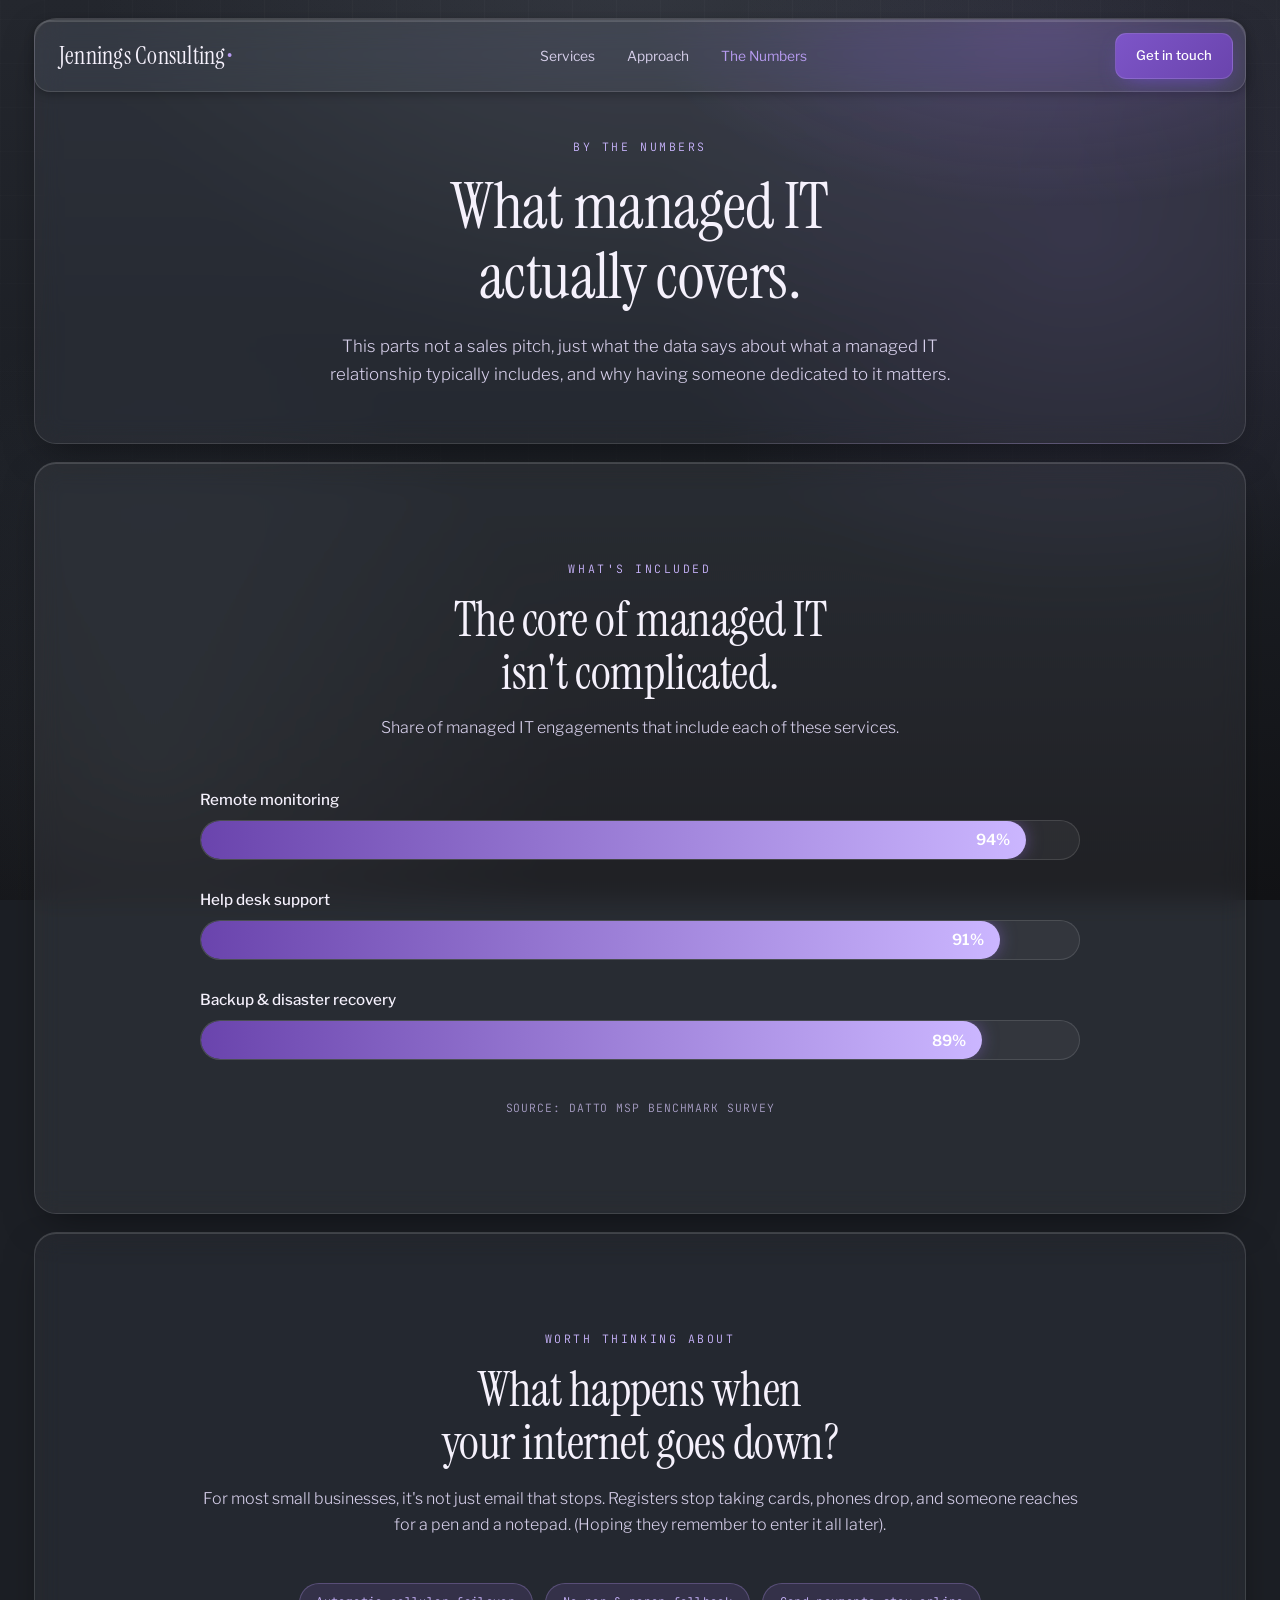
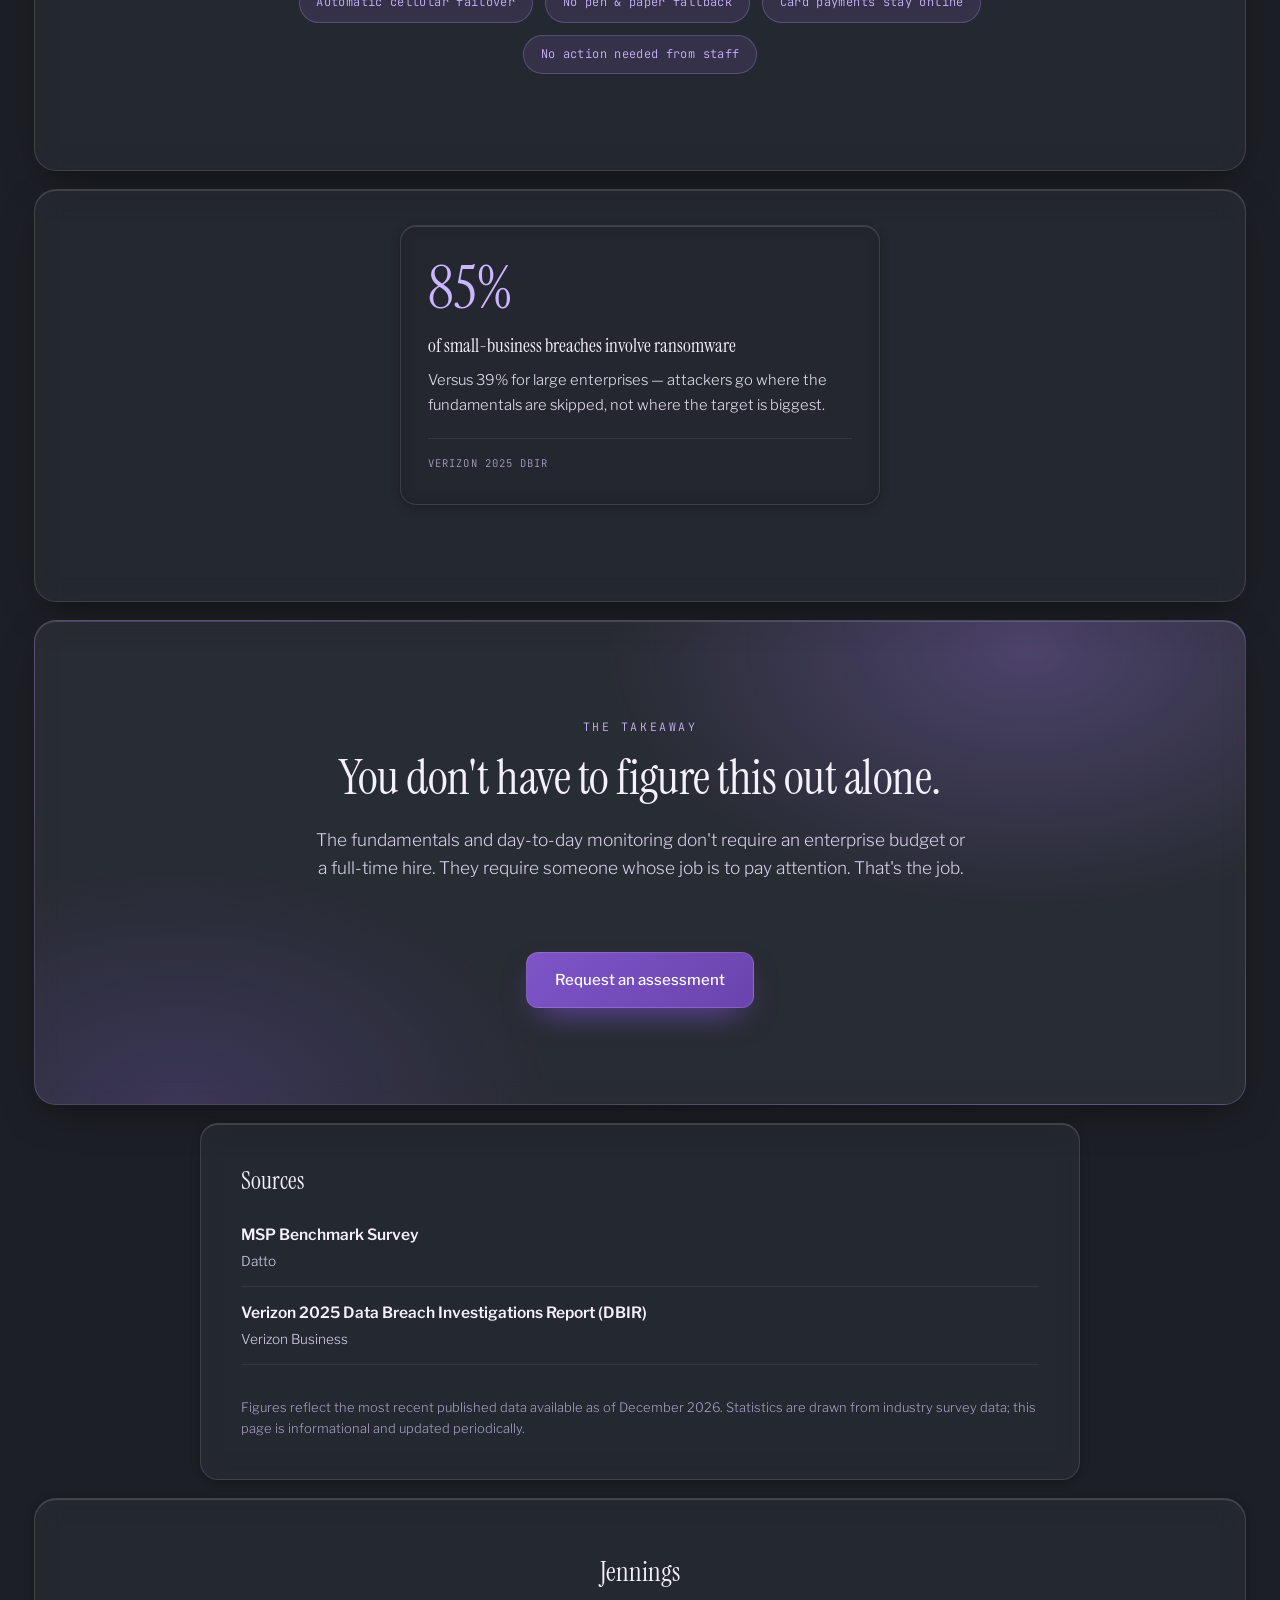
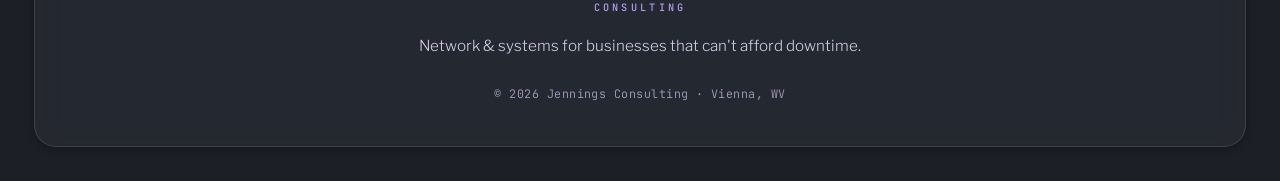
==== commit 67aac6c8: "Stats Update Stats Update" ====
--- a/stats.html
+++ b/stats.html
@@ -3,8 +3,8 @@
 <head>
   <meta charset="UTF-8" />
   <meta name="viewport" content="width=device-width, initial-scale=1.0" />
-  <title>The Numbers — Small Business Cybersecurity | Jennings Consulting</title>
-  <meta name="description" content="What the data actually says about cyberattacks on small businesses — sourced from the Verizon DBIR, IBM, and federal reporting." />
+  <title>The Numbers — Managed IT for Small Business | Jennings Consulting</title>
+  <meta name="description" content="What managed IT actually covers, and why it matters for small businesses — sourced from Datto's MSP research and the Verizon DBIR." />
   <link rel="preconnect" href="https://fonts.googleapis.com" />
   <link rel="preconnect" href="https://fonts.gstatic.com" crossorigin />
   <link href="https://fonts.googleapis.com/css2?family=Instrument+Serif:ital@0;1&family=JetBrains+Mono:wght@400;500;600&family=Libre+Franklin:wght@300;400;500;600&display=swap" rel="stylesheet" />
@@ -33,47 +33,48 @@
   <header class="stats-hero">
     <div class="stats-hero-inner">
       <p class="kicker reveal">By the numbers</p>
-      <h1 class="stats-title reveal">"We're too small<br />to be a target."</h1>
-      <p class="stats-sub reveal">It's the most common thing small business owners believe about cybersecurity — and the data says the opposite. Here's what the major annual reports actually found, with every figure sourced.</p>
+      <h1 class="stats-title reveal">What managed IT<br />actually covers.</h1>
+      <p class="stats-sub reveal">This parts not a sales pitch, just what the data says about what a managed IT relationship typically includes, and why having someone dedicated to it matters.</p>
     </div>
   </header>
-
-  <section class="section stats-section">
-    <div class="stat-grid" id="statGrid"></div>
-  </section>
 
   <section class="section chart-section chart-section-alt">
     <div class="chart-wrap reveal">
       <div class="chart-head">
-        <p class="kicker">Where ransomware lands</p>
-        <h2 class="section-title">Ransomware shows up in far more<br />small-business breaches.</h2>
-        <p class="chart-note">Share of confirmed breaches that included a ransomware component, by organization size.</p>
+        <p class="kicker">What's included</p>
+        <h2 class="section-title">The core of managed IT<br />isn't complicated.</h2>
+        <p class="chart-note">Share of managed IT engagements that include each of these services.</p>
       </div>
       <div class="bar-chart" id="barChart"></div>
-      <p class="chart-source">Source: Verizon 2025 Data Breach Investigations Report</p>
+      <p class="chart-source">Source: Datto MSP Benchmark Survey</p>
     </div>
   </section>
 
   <section class="section chart-section">
     <div class="chart-wrap reveal">
       <div class="chart-head">
-        <p class="kicker">How they get in</p>
-        <h2 class="section-title">Most breaches start with<br />the same few doors.</h2>
-        <p class="chart-note">Leading initial-access vectors across all confirmed breaches.</p>
+        <p class="kicker">Worth thinking about</p>
+        <h2 class="section-title">What happens when<br />your internet goes down?</h2>
+        <p class="chart-note">For most small businesses, it's not just email that stops. Registers stop taking cards, phones drop, and someone reaches for a pen and a notepad. (Hoping they remember to enter it all later).</p>
       </div>
-      <div class="donut-wrap">
-        <svg class="donut" id="donut" viewBox="0 0 42 42" role="img" aria-label="Initial access vectors"></svg>
-        <ul class="donut-legend" id="donutLegend"></ul>
+      <div class="hc-tags" style="margin-top: 2rem;">
+        <span>Automatic cellular failover</span>
+        <span>No pen &amp; paper fallback</span>
+        <span>Card payments stay online</span>
+        <span>No action needed from staff</span>
       </div>
-      <p class="chart-source">Source: Verizon 2025 DBIR &amp; IBM Cost of a Data Breach 2025</p>
     </div>
+  </section>
+
+  <section class="section stats-section">
+    <div class="stat-grid" id="statGrid"></div>
   </section>
 
   <section class="section healthcare stats-cta">
     <div class="hc-inner reveal">
       <p class="kicker kicker-light">The takeaway</p>
-      <h2 class="section-title section-title-light">Almost all of it traces back to the fundamentals.</h2>
-      <p class="hc-lead">Across thousands of incidents, the same gaps keep showing up: weak or stolen passwords, no multi-factor authentication, unpatched systems, and untested backups. None of these require an enterprise budget to fix — they require someone to actually do them, consistently. That's the job.</p>
+      <h2 class="section-title section-title-light">You don't have to figure this out alone.</h2>
+      <p class="hc-lead">The fundamentals and day-to-day monitoring don't require an enterprise budget or a full-time hire. They require someone whose job is to pay attention. That's the job.</p>
       <a href="index.html#contact" class="btn btn-solid">Request an assessment</a>
     </div>
   </section>
@@ -81,12 +82,12 @@
   <section class="section sources-section">
     <h2 class="sources-title">Sources</h2>
     <ul class="sources-list" id="sourcesList"></ul>
-    <p class="sources-fine">Figures reflect the most recent editions available as of <span id="updated"></span>. Statistics are drawn from published annual reports; this page is informational and updated periodically.</p>
+    <p class="sources-fine">Figures reflect the most recent published data available as of <span id="updated"></span>. Statistics are drawn from industry survey data; this page is informational and updated periodically.</p>
   </section>
 
   <footer class="footer">
     <div class="footer-logo">Jennings<span class="logo-mark">Consulting</span></div>
-    <p class="footer-tag">Network &amp; systems infrastructure for businesses that can't afford downtime.</p>
+    <p class="footer-tag">Network &amp; systems for businesses that can't afford downtime.</p>
     <p class="footer-fine">© <span id="year"></span> Jennings Consulting · Vienna, WV</p>
   </footer>
 
--- a/style.css
+++ b/style.css
@@ -349,6 +349,7 @@
 .stats-section { padding-top: 2.2rem; }
 
 .stat-grid { display: grid; grid-template-columns: repeat(3, 1fr); gap: 1.2rem; max-width: 1180px; margin: 0 auto; }
+.stat-grid:has(.stat-card:only-child) { grid-template-columns: 1fr; max-width: 480px; }
 .stat-card { display: flex; flex-direction: column; padding: 2rem 1.7rem; border-radius: 16px; background: var(--card); backdrop-filter: var(--blur-lite); -webkit-backdrop-filter: var(--blur-lite); border: 1px solid var(--line); box-shadow: inset 0 1px 0 var(--edge-hi), var(--shadow-sm); transition: transform .3s ease, box-shadow .3s ease, border-color .3s ease, background .3s ease, opacity .7s ease; }
 .stat-card:hover { transform: translateY(-5px); background: var(--card-hover); border-color: rgba(183,155,240,.4); box-shadow: inset 0 1px 0 var(--edge-hi), var(--shadow-lg); }
 .stat-figure { font-family: var(--serif); font-weight: 400; line-height: 1; color: var(--violet-bright); display: flex; align-items: flex-start; margin-bottom: 1rem; }
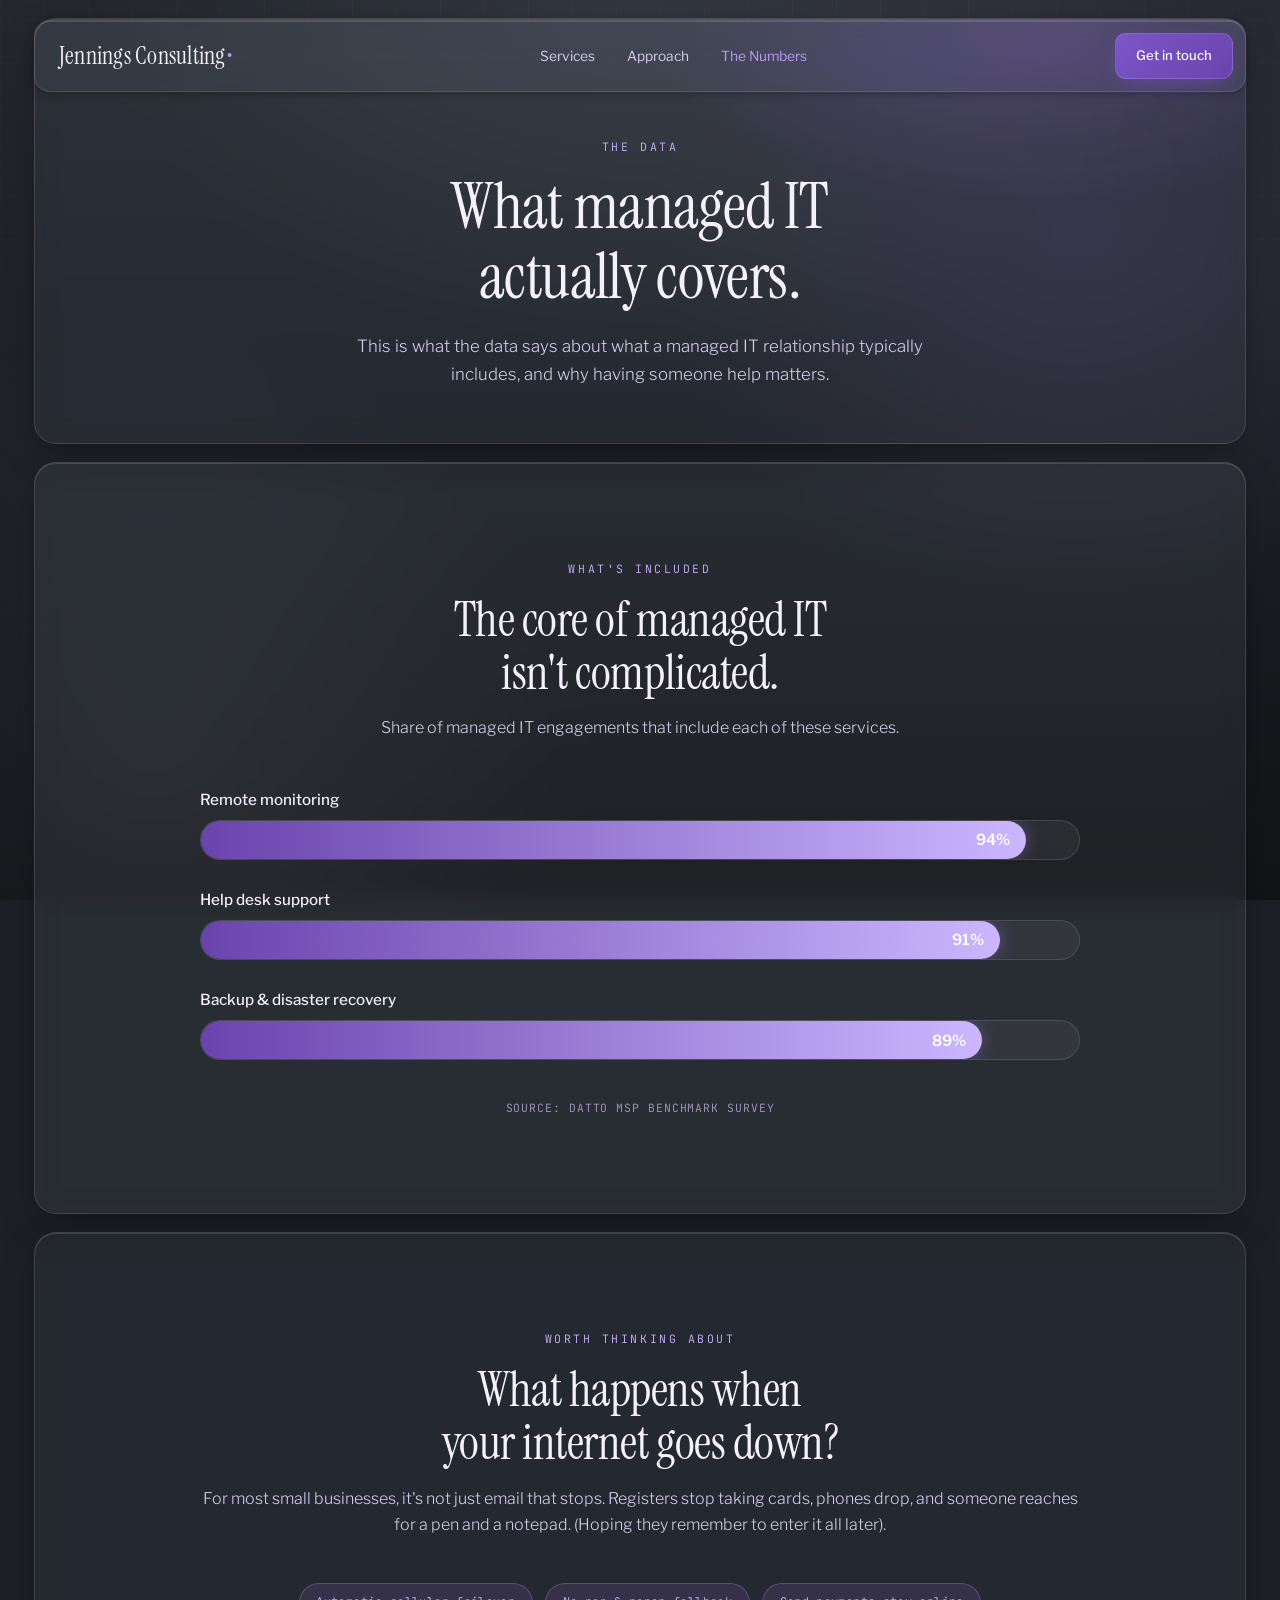
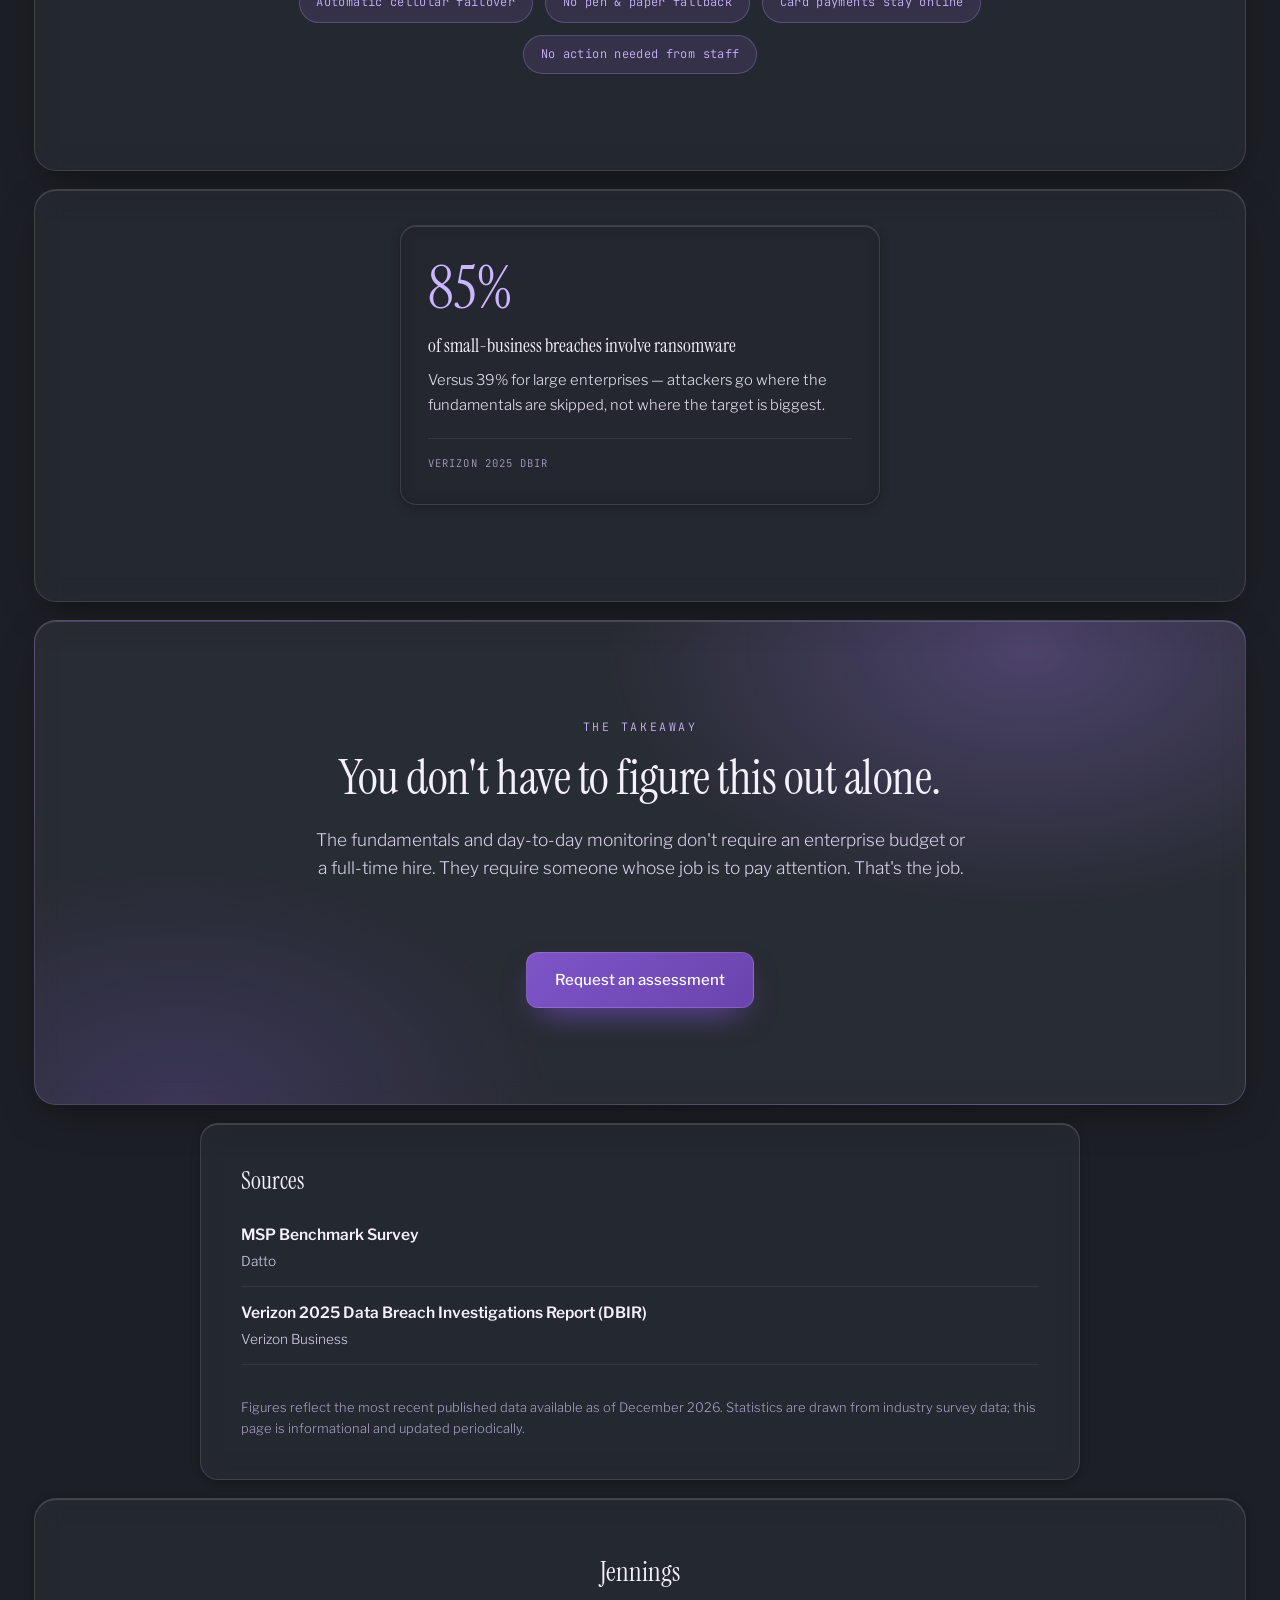
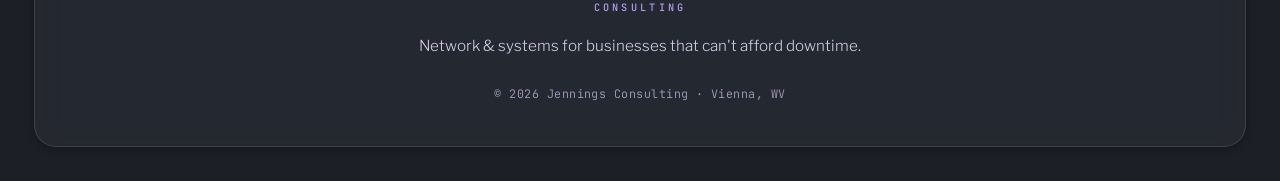
==== commit 271096ae: "Update stats.html" ====
--- a/stats.html
+++ b/stats.html
@@ -32,9 +32,9 @@
 
   <header class="stats-hero">
     <div class="stats-hero-inner">
-      <p class="kicker reveal">By the numbers</p>
+      <p class="kicker reveal">The data</p>
       <h1 class="stats-title reveal">What managed IT<br />actually covers.</h1>
-      <p class="stats-sub reveal">This parts not a sales pitch, just what the data says about what a managed IT relationship typically includes, and why having someone dedicated to it matters.</p>
+      <p class="stats-sub reveal">This is what the data says about what a managed IT relationship typically includes, and why having someone help matters.</p>
     </div>
   </header>
 
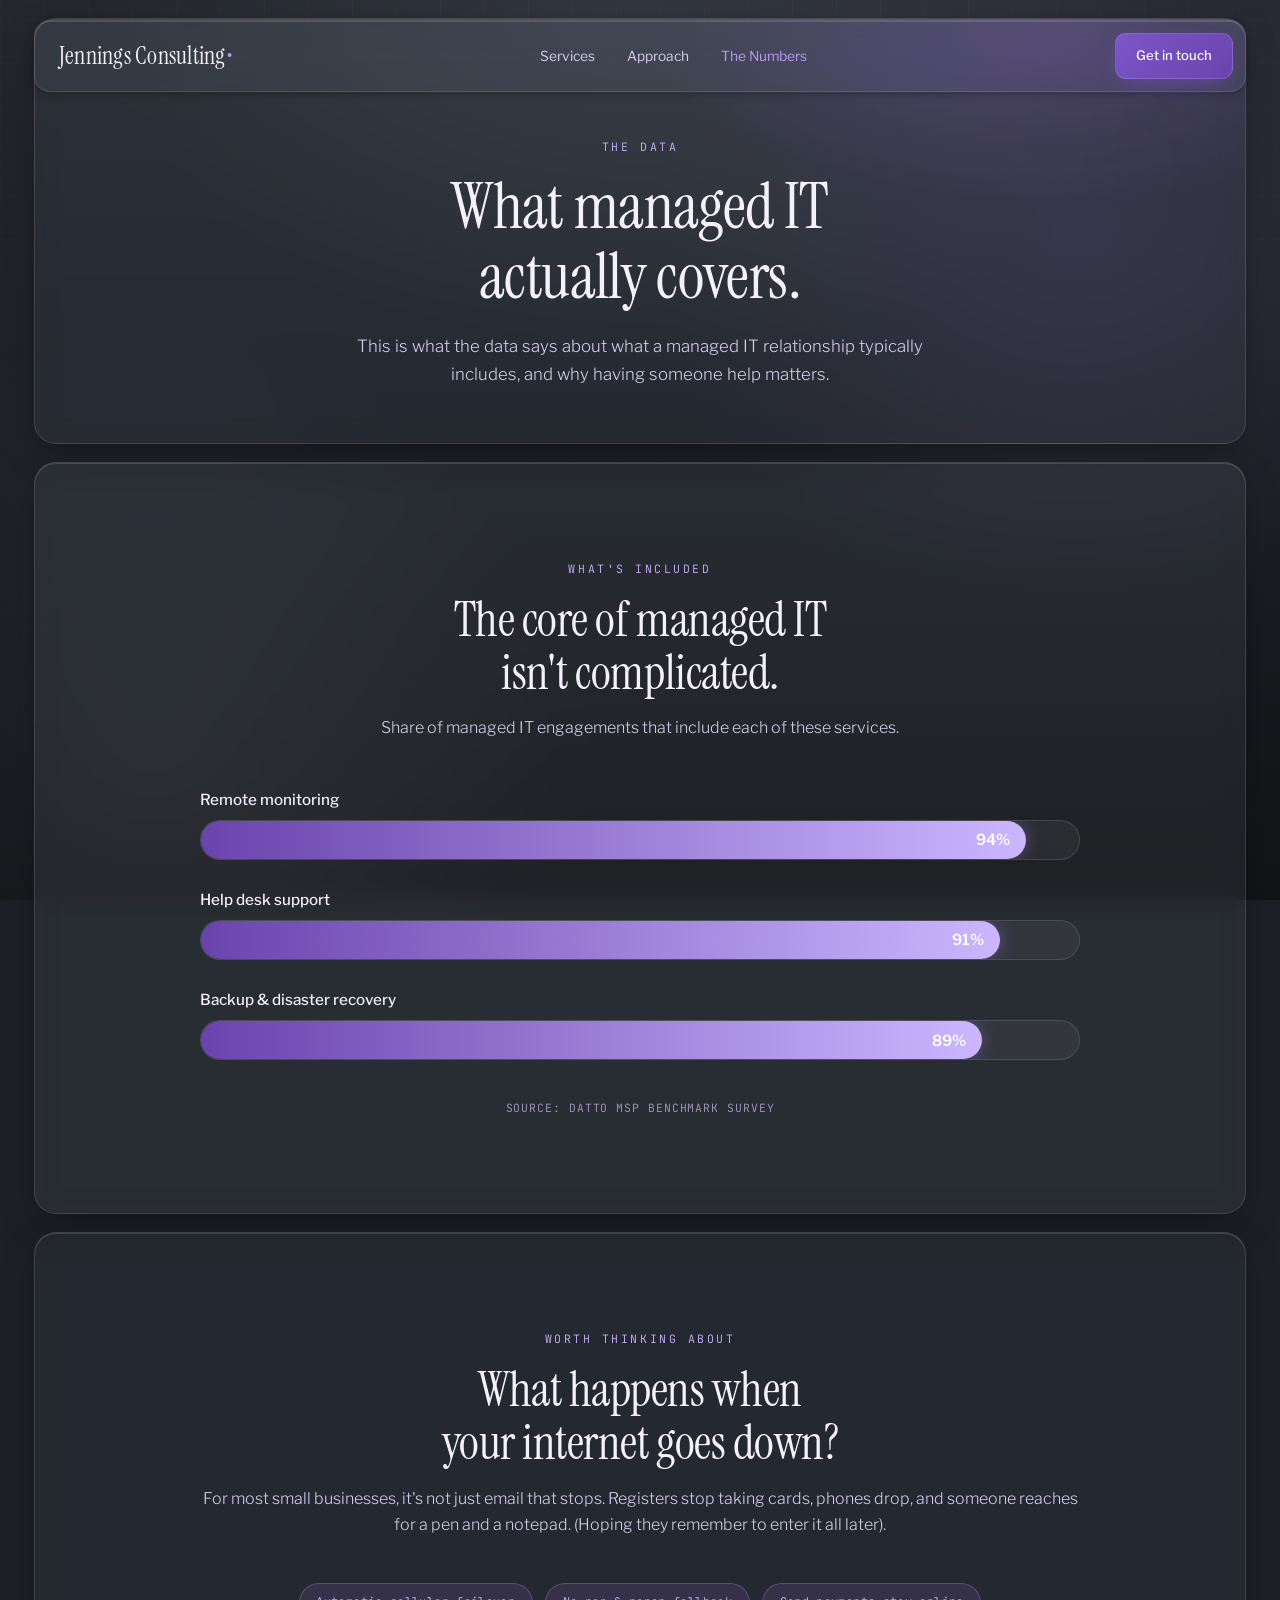
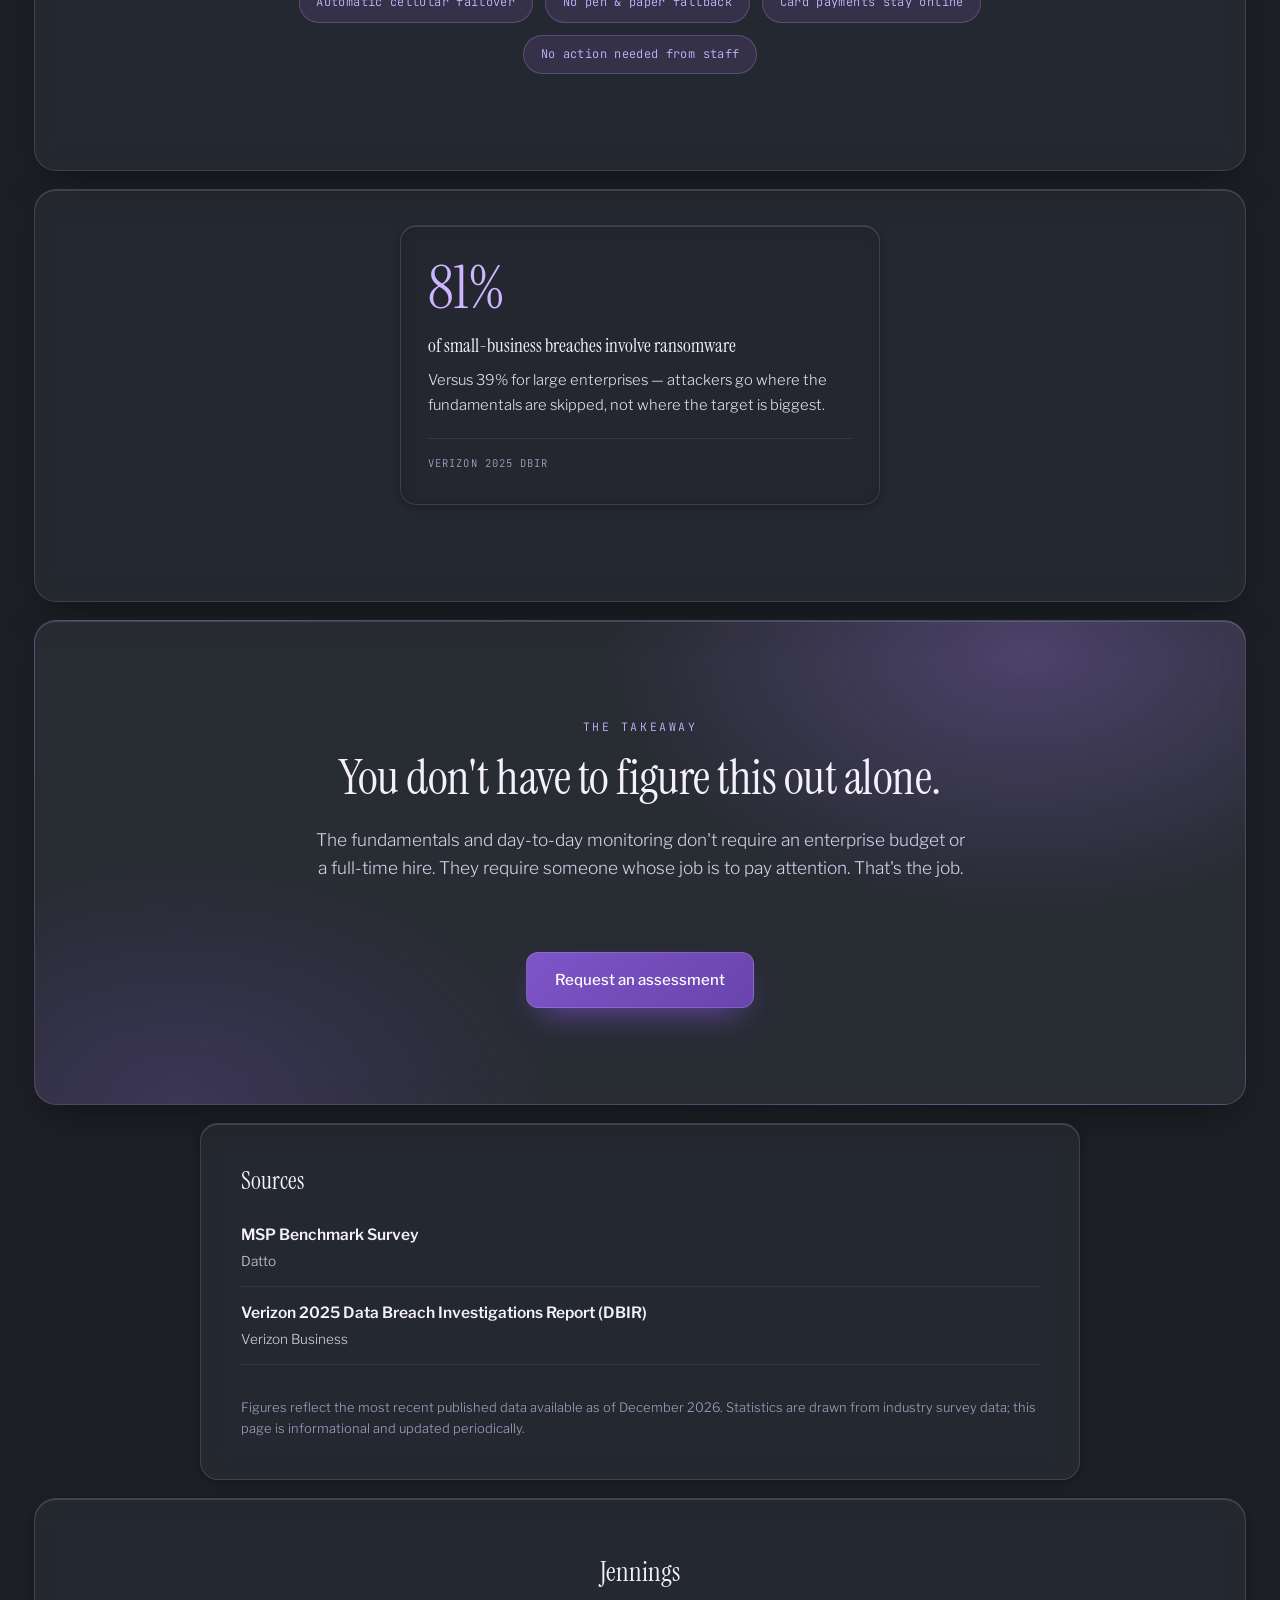
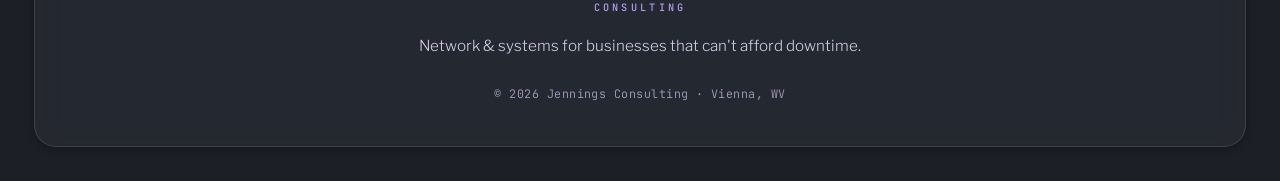
==== commit 144b1c48: "Update stats.html" ====
--- a/stats.html
+++ b/stats.html
@@ -26,7 +26,7 @@
   <div class="mobile-menu" id="mobileMenu">
     <a href="index.html#services" class="mobile-link">Services</a>
     <a href="index.html#approach" class="mobile-link">Approach</a>
-    <a href="stats.html" class="mobile-link">The Numbers</a>
+    <a href="stats.html" class="mobile-link">The data</a>
     <a href="index.html#contact" class="mobile-link">Get in touch</a>
   </div>
 
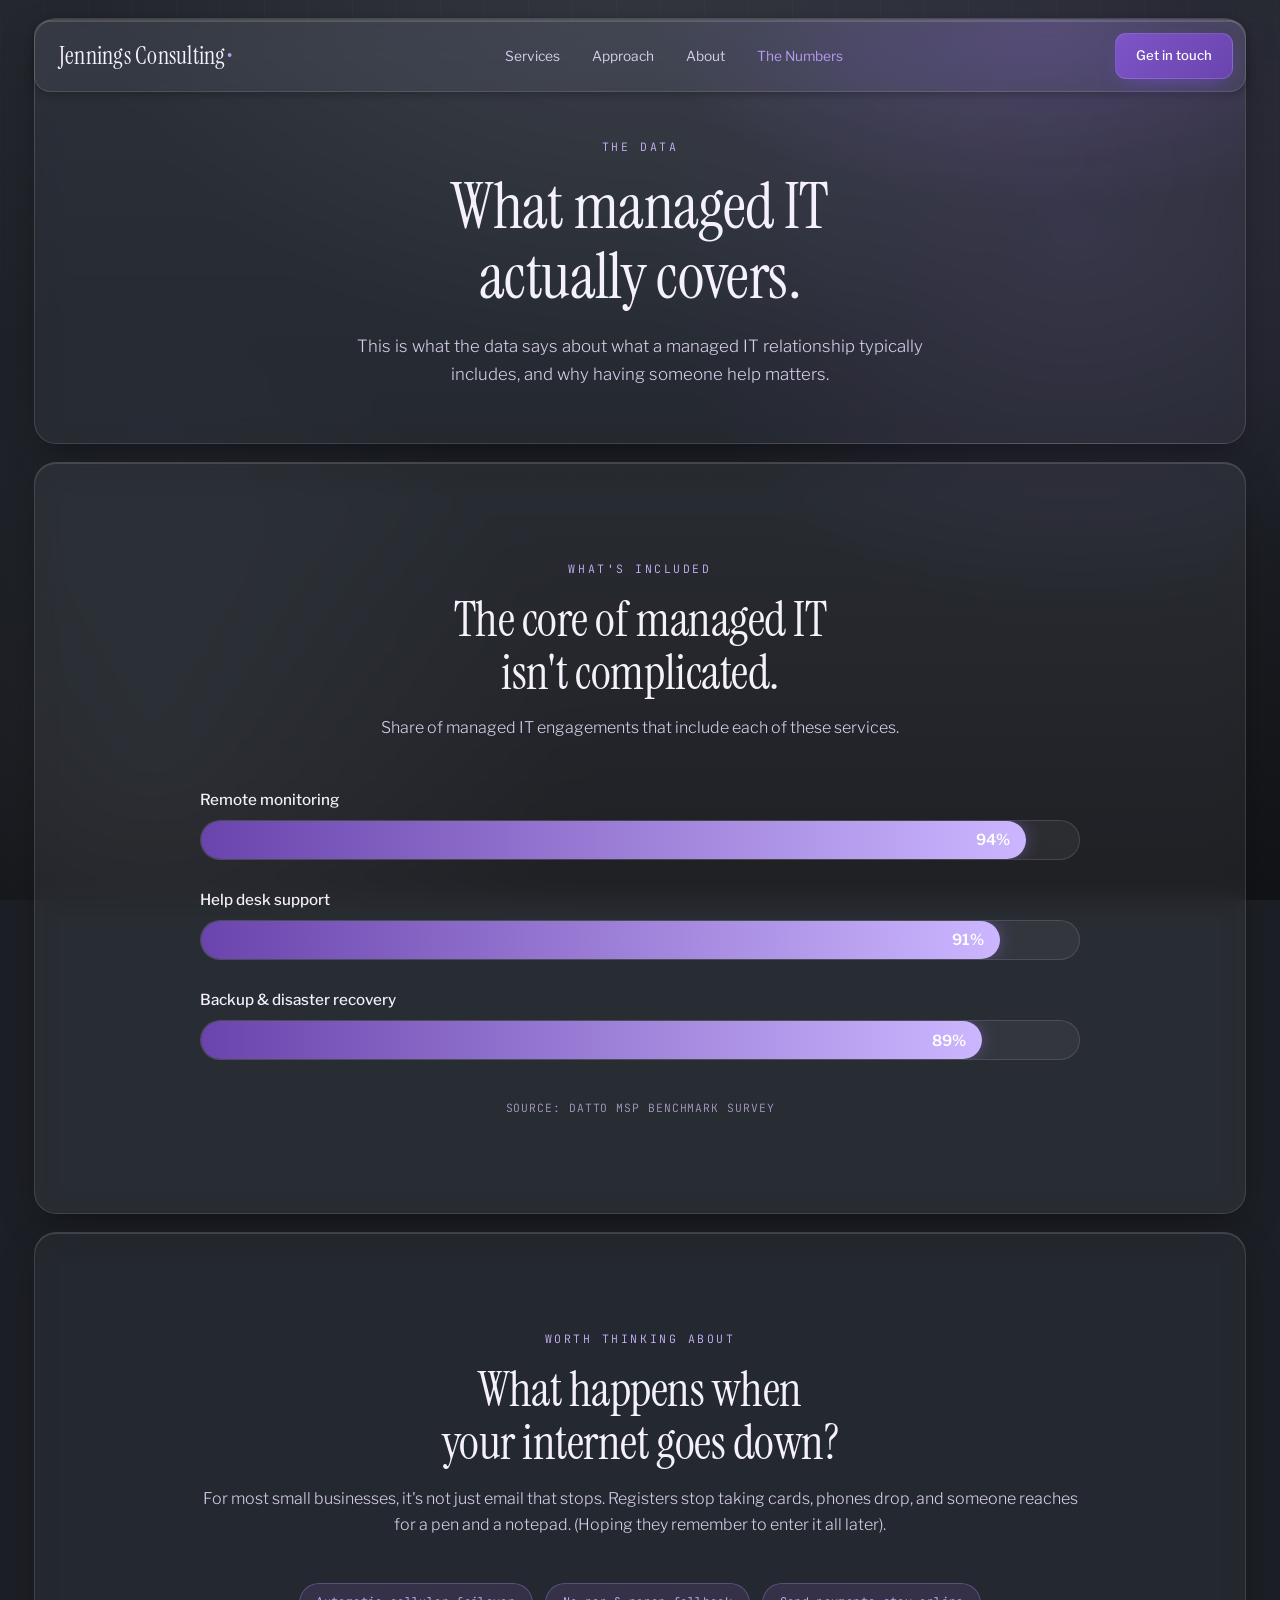
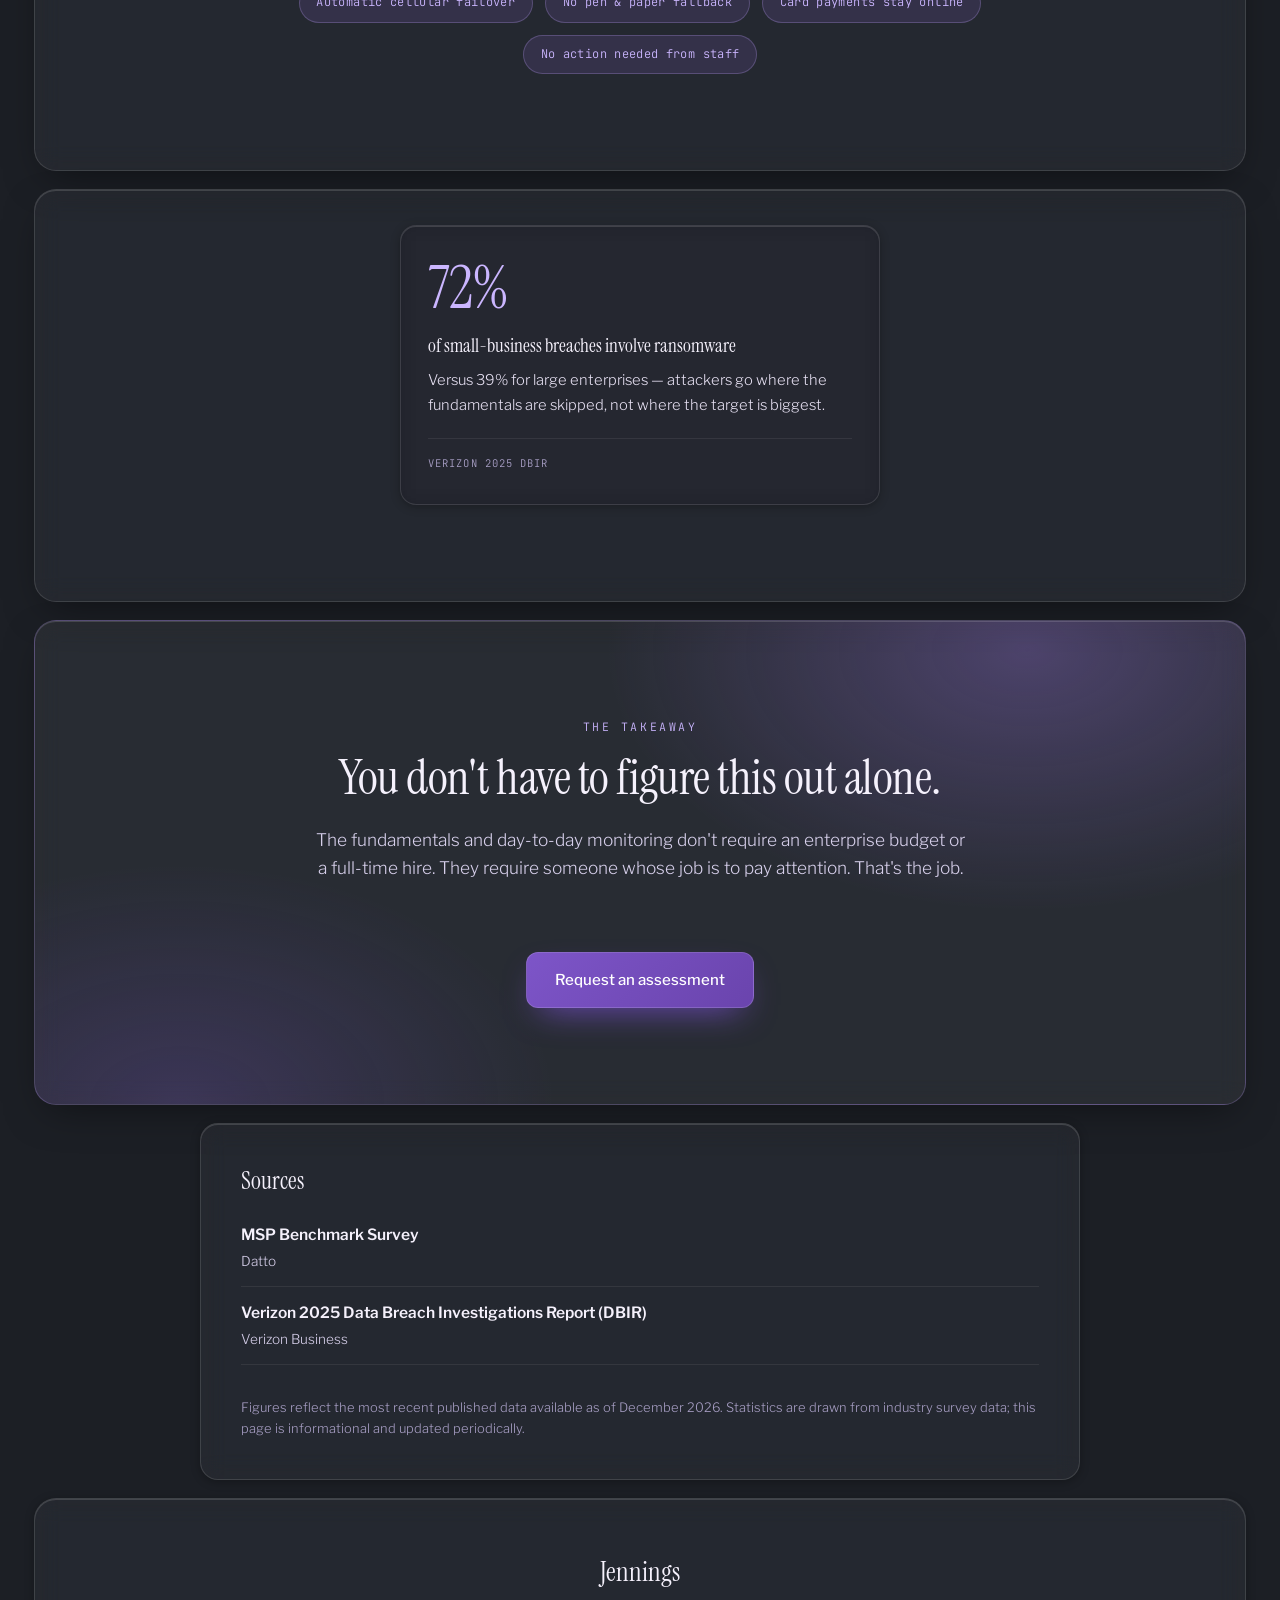
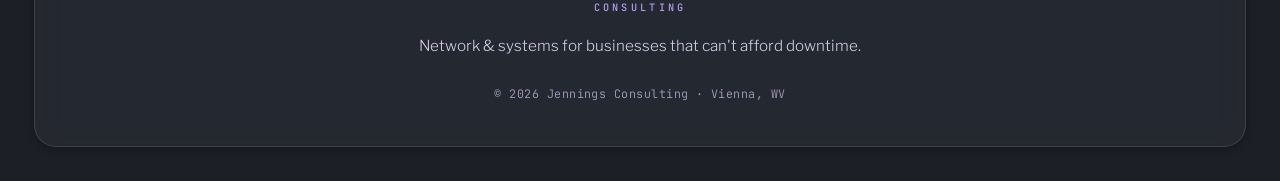
==== commit bff2c41c: "Update Made some small changed to index and added and about page for mission statement" ====
--- a/stats.html
+++ b/stats.html
@@ -17,6 +17,7 @@
     <ul class="nav-links">
       <li><a href="index.html#services">Services</a></li>
       <li><a href="index.html#approach">Approach</a></li>
+      <li><a href="about.html">About</a></li>
       <li><a href="stats.html" class="nav-current">The Numbers</a></li>
     </ul>
     <a href="index.html#contact" class="nav-cta">Get in touch</a>
@@ -26,6 +27,7 @@
   <div class="mobile-menu" id="mobileMenu">
     <a href="index.html#services" class="mobile-link">Services</a>
     <a href="index.html#approach" class="mobile-link">Approach</a>
+    <a href="about.html" class="mobile-link">About</a>
     <a href="stats.html" class="mobile-link">The data</a>
     <a href="index.html#contact" class="mobile-link">Get in touch</a>
   </div>
